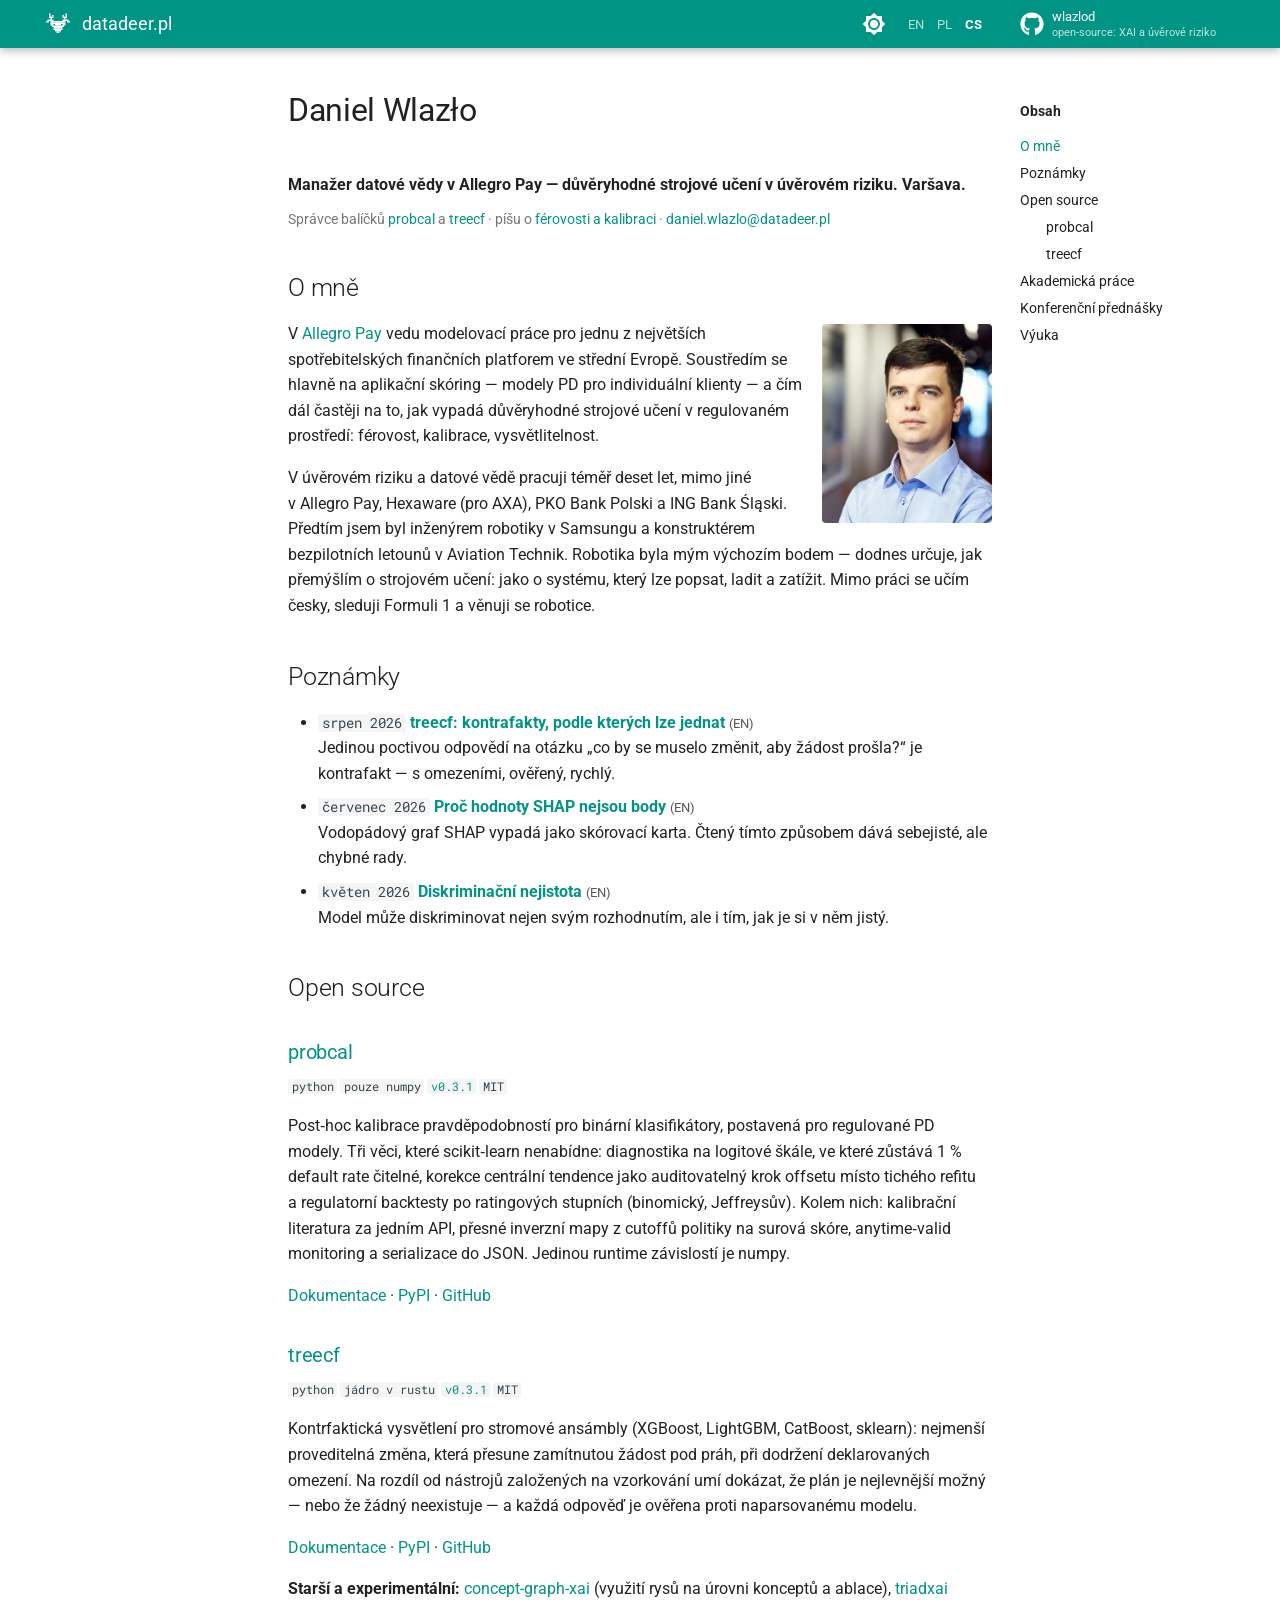
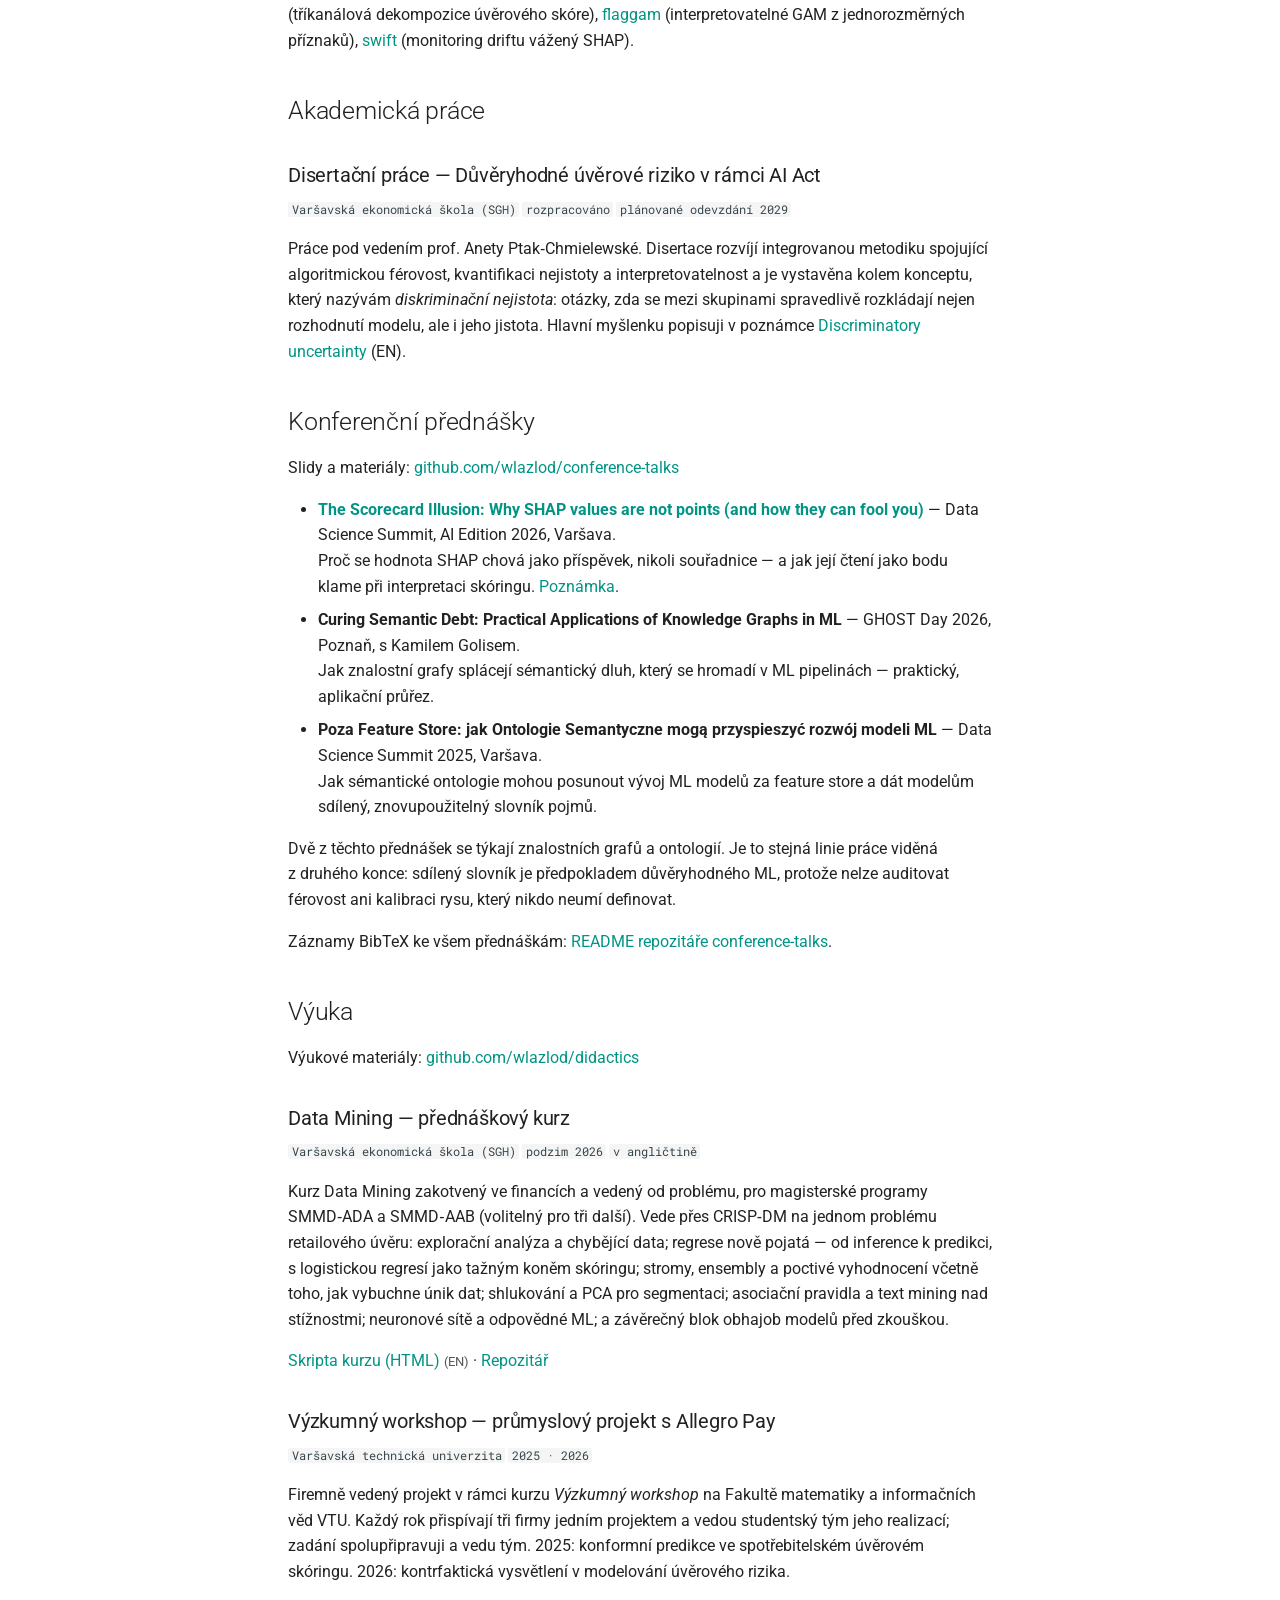
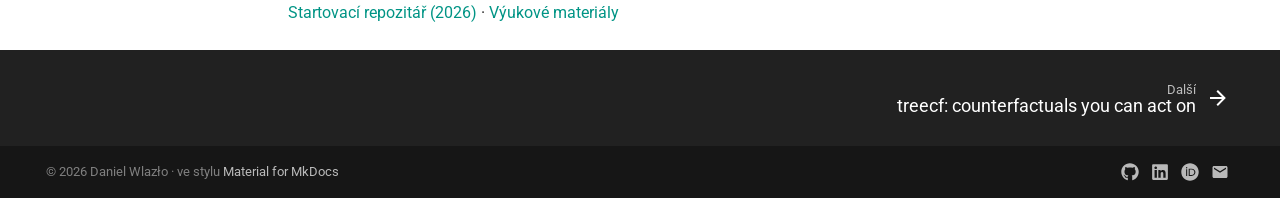
==== cs/index.html @ 84489d7d "feat(content): describe the Data Mining course by its syllabus" ====
<!DOCTYPE html>
<html lang="cs">
<head>
<meta charset="UTF-8">
<meta name="viewport" content="width=device-width, initial-scale=1">
<title>Daniel Wlazło — ML v úvěrovém riziku, kalibrace, XAI</title>
<meta name="description" content="Daniel Wlazło — Manažer datové vědy v Allegro Pay. Důvěryhodné strojové učení v úvěrovém riziku. Varšava.">
<link rel="canonical" href="https://datadeer.pl/cs/">
<link rel="alternate" hreflang="en" href="https://datadeer.pl/">
<link rel="alternate" hreflang="pl" href="https://datadeer.pl/pl/">
<link rel="alternate" hreflang="cs" href="https://datadeer.pl/cs/">
<link rel="alternate" hreflang="x-default" href="https://datadeer.pl/">
<link rel="icon" type="image/svg+xml" href="/assets/favicon.svg">

<link rel="stylesheet" href="/assets/fonts/fonts.css">
<link rel="stylesheet" href="/assets/style.css">

<meta property="og:title" content="Daniel Wlazło">
<meta property="og:description" content="Manažer datové vědy v Allegro Pay. Důvěryhodné strojové učení v úvěrovém riziku.">
<meta property="og:url" content="https://datadeer.pl/cs/">
<meta property="og:type" content="website">
<meta property="og:locale" content="cs_CZ">
<meta property="og:image" content="https://datadeer.pl/assets/img/og-card.png">
<meta property="og:image:width" content="1200">
<meta property="og:image:height" content="630">
<meta name="twitter:card" content="summary_large_image">

<script type="application/ld+json">
{
  "@context": "https://schema.org",
  "@type": "Person",
  "@id": "https://datadeer.pl/#person",
  "name": "Daniel Wlazło",
  "url": "https://datadeer.pl/",
  "email": "mailto:daniel.wlazlo@datadeer.pl",
  "jobTitle": "Data Science Manager",
  "worksFor": {
    "@type": "Organization",
    "name": "Allegro Pay",
    "url": "https://allegro.pl/metody-platnosci/allegro-pay"
  },
  "affiliation": {
    "@type": "CollegeOrUniversity",
    "name": "SGH Warsaw School of Economics",
    "url": "https://www.sgh.waw.pl/"
  },
  "address": {
    "@type": "PostalAddress",
    "addressLocality": "Warsaw",
    "addressCountry": "PL"
  },
  "sameAs": [
    "https://github.com/wlazlod",
    "https://www.linkedin.com/in/danielwlazlorobots/",
    "https://orcid.org/0009-0003-1984-8183"
  ],
  "knowsAbout": [
    "credit risk",
    "machine learning",
    "explainable AI",
    "algorithmic fairness",
    "probability calibration",
    "uncertainty quantification"
  ]
}
</script>
</head>
<body dir="ltr" class="md-page--home" data-md-color-scheme="default">
<script>(function(){var s=null;try{s=localStorage.getItem("datadeer.palette")}catch(e){}if(s!=="slate"&&s!=="default"){s=window.matchMedia&&window.matchMedia("(prefers-color-scheme: dark)").matches?"slate":"default"}document.body.setAttribute("data-md-color-scheme",s)})();</script>

<input class="md-toggle" data-md-toggle="drawer" type="checkbox" id="__drawer" autocomplete="off">
<a href="#article" class="md-skip">Přejít na obsah</a>
<label class="md-overlay" for="__drawer"></label>

<header class="md-header" data-md-component="header">
  <nav class="md-header__inner md-grid" aria-label="Záhlaví">
    <label class="md-header__button md-icon" for="__drawer" aria-label="Otevřít navigaci">
      <svg xmlns="http://www.w3.org/2000/svg" viewBox="0 0 24 24"><path d="M3 6h18v2H3zm0 5h18v2H3zm0 5h18v2H3z"/></svg>
    </label>
    <a href="/cs/" title="Daniel Wlazło" class="md-header__button md-logo" aria-label="datadeer.pl">
      <svg xmlns="http://www.w3.org/2000/svg" viewBox="0 0 16 16"><g fill="currentColor"><rect x="2" y="1" width="1" height="1"/><rect x="13" y="1" width="1" height="1"/><rect x="2" y="2" width="1" height="1"/><rect x="4" y="2" width="1" height="1"/><rect x="11" y="2" width="1" height="1"/><rect x="13" y="2" width="1" height="1"/><rect x="2" y="3" width="3" height="1"/><rect x="11" y="3" width="3" height="1"/><rect x="3" y="4" width="1" height="1"/><rect x="12" y="4" width="1" height="1"/><rect x="1" y="5" width="4" height="1"/><rect x="11" y="5" width="4" height="1"/><rect x="0" y="6" width="2" height="1"/><rect x="3" y="6" width="10" height="1"/><rect x="14" y="6" width="2" height="1"/><rect x="3" y="7" width="10" height="1"/><rect x="3" y="8" width="2" height="1"/><rect x="6" y="8" width="4" height="1"/><rect x="11" y="8" width="2" height="1"/><rect x="4" y="9" width="8" height="1"/><rect x="5" y="10" width="6" height="1"/><rect x="5" y="11" width="6" height="1"/><rect x="6" y="12" width="4" height="1"/><rect x="7" y="13" width="2" height="1"/></g></svg>
    </a>
    <div class="md-header__title"><a href="/cs/">datadeer.pl</a></div>
    <button class="md-header__button md-icon md-header__option" type="button" data-md-component="palette" aria-label="Přepnout barevné schéma" title="Přepnout barevné schéma">
      <svg class="md-icon--sun" xmlns="http://www.w3.org/2000/svg" viewBox="0 0 24 24"><path d="M12 8a4 4 0 0 0-4 4 4 4 0 0 0 4 4 4 4 0 0 0 4-4 4 4 0 0 0-4-4m0 10a6 6 0 0 1-6-6 6 6 0 0 1 6-6 6 6 0 0 1 6 6 6 6 0 0 1-6 6m8-9.31V4h-4.69L12 .69 8.69 4H4v4.69L.69 12 4 15.31V20h4.69L12 23.31 15.31 20H20v-4.69L23.31 12z"/></svg>
      <svg class="md-icon--moon" xmlns="http://www.w3.org/2000/svg" viewBox="0 0 24 24"><path d="M12 18c-.89 0-1.74-.2-2.5-.55C11.56 16.5 13 14.42 13 12s-1.44-4.5-3.5-5.45C10.26 6.2 11.11 6 12 6a6 6 0 0 1 6 6 6 6 0 0 1-6 6m8-9.31V4h-4.69L12 .69 8.69 4H4v4.69L.69 12 4 15.31V20h4.69L12 23.31 15.31 20H20v-4.69L23.31 12z"/></svg>
    </button>
    <nav class="md-header__langs" aria-label="Jazyk">
      <ul>
        <li><a href="/" hreflang="en">EN</a></li>
        <li><a href="/pl/" hreflang="pl">PL</a></li>
        <li><span aria-current="true">CS</span></li>
      </ul>
    </nav>
    <div class="md-header__source">
      <a href="https://github.com/wlazlod" title="Přejít na GitHub" class="md-source" data-md-component="source">
        <div class="md-source__icon md-icon">
          <svg xmlns="http://www.w3.org/2000/svg" viewBox="0 0 496 512"><path d="M165.9 397.4c0 2-2.3 3.6-5.2 3.6-3.3.3-5.6-1.3-5.6-3.6 0-2 2.3-3.6 5.2-3.6 3-.3 5.6 1.3 5.6 3.6zm-31.1-4.5c-.7 2 1.3 4.3 4.3 4.9 2.6 1 5.6 0 6.2-2s-1.3-4.3-4.3-5.2c-2.6-.7-5.5.3-6.2 2.3zm44.2-1.7c-2.9.7-4.9 2.6-4.6 4.9.3 2 2.9 3.3 5.9 2.6 2.9-.7 4.9-2.6 4.6-4.6-.3-1.9-3-3.2-5.9-2.9zM244.8 8C106.1 8 0 113.3 0 252c0 110.9 69.8 205.8 169.5 239.2 12.8 2.3 17.3-5.6 17.3-12.1 0-6.2-.3-40.4-.3-61.4 0 0-70 15-84.7-29.8 0 0-11.4-29.1-27.8-36.6 0 0-22.9-15.7 1.6-15.4 0 0 24.9 2 38.6 25.8 21.9 38.6 58.6 27.5 72.9 20.9 2.3-16 8.8-27.1 16-33.7-55.9-6.2-112.3-14.3-112.3-110.5 0-27.5 7.6-41.3 23.6-58.9-2.6-6.5-11.1-33.3 2.6-67.9 20.9-6.5 69 27 69 27 20-5.6 41.5-8.5 62.8-8.5s42.8 2.9 62.8 8.5c0 0 48.1-33.6 69-27 13.7 34.7 5.2 61.4 2.6 67.9 16 17.7 25.8 31.5 25.8 58.9 0 96.5-58.9 104.2-114.8 110.5 9.2 7.9 17 22.9 17 46.4 0 33.7-.3 75.4-.3 83.6 0 6.5 4.6 14.4 17.3 12.1C428.2 457.8 496 362.9 496 252 496 113.3 383.5 8 244.8 8z"/></svg>
        </div>
        <div class="md-source__repository">
          wlazlod
          <ul class="md-source__facts"><li>open-source: XAI a úvěrové riziko</li></ul>
        </div>
      </a>
    </div>
  </nav>
</header>

<div class="md-container" data-md-component="container">
<main class="md-main" data-md-component="main">
<div class="md-main__inner md-grid">

  <div class="md-sidebar md-sidebar--primary" data-md-component="sidebar" data-md-type="navigation">
    <nav class="md-nav md-nav--primary" aria-label="Navigace">
      <span class="md-nav__title">
        <span class="md-nav__button md-logo"><svg xmlns="http://www.w3.org/2000/svg" viewBox="0 0 16 16"><g fill="currentColor"><rect x="2" y="1" width="1" height="1"/><rect x="13" y="1" width="1" height="1"/><rect x="2" y="2" width="1" height="1"/><rect x="4" y="2" width="1" height="1"/><rect x="11" y="2" width="1" height="1"/><rect x="13" y="2" width="1" height="1"/><rect x="2" y="3" width="3" height="1"/><rect x="11" y="3" width="3" height="1"/><rect x="3" y="4" width="1" height="1"/><rect x="12" y="4" width="1" height="1"/><rect x="1" y="5" width="4" height="1"/><rect x="11" y="5" width="4" height="1"/><rect x="0" y="6" width="2" height="1"/><rect x="3" y="6" width="10" height="1"/><rect x="14" y="6" width="2" height="1"/><rect x="3" y="7" width="10" height="1"/><rect x="3" y="8" width="2" height="1"/><rect x="6" y="8" width="4" height="1"/><rect x="11" y="8" width="2" height="1"/><rect x="4" y="9" width="8" height="1"/><rect x="5" y="10" width="6" height="1"/><rect x="5" y="11" width="6" height="1"/><rect x="6" y="12" width="4" height="1"/><rect x="7" y="13" width="2" height="1"/></g></svg></span>
        datadeer.pl
      </span>
      <ul class="md-nav__list">
        <li class="md-nav__item"><a href="/cs/" class="md-nav__link md-nav__link--active">Úvod</a></li>
        <li class="md-nav__item md-nav__item--section">
          <span class="md-nav__label">Poznámky</span>
          <ul class="md-nav__list">
            <li class="md-nav__item"><a href="/notes/treecf.html" class="md-nav__link">treecf: counterfactuals you can act on <small>(EN)</small></a></li>
            <li class="md-nav__item"><a href="/notes/shap-values-are-not-points.html" class="md-nav__link">Why SHAP values are not points <small>(EN)</small></a></li>
            <li class="md-nav__item"><a href="/notes/discriminatory-uncertainty.html" class="md-nav__link">Discriminatory uncertainty <small>(EN)</small></a></li>
          </ul>
        </li>
        <li class="md-nav__item md-nav__item--section">
          <span class="md-nav__label">Výuka</span>
          <ul class="md-nav__list">
            <li class="md-nav__item"><a href="/didactics/data-mining.html" class="md-nav__link">Data Mining (SGH) <small>(EN)</small></a></li>
          </ul>
        </li>
      </ul>
    </nav>
  </div>

  <div class="md-sidebar md-sidebar--secondary" data-md-component="sidebar" data-md-type="toc">
    <nav class="md-nav md-nav--secondary" aria-label="Obsah">
      <span class="md-nav__title">Obsah</span>
      <ul class="md-nav__list">
        <li class="md-nav__item"><a href="#about" class="md-nav__link">O mně</a></li>
        <li class="md-nav__item"><a href="#notes" class="md-nav__link">Poznámky</a></li>
        <li class="md-nav__item"><a href="#open-source" class="md-nav__link">Open source</a>
          <ul class="md-nav__list">
            <li class="md-nav__item"><a href="#probcal" class="md-nav__link">probcal</a></li>
            <li class="md-nav__item"><a href="#treecf" class="md-nav__link">treecf</a></li>
          </ul>
        </li>
        <li class="md-nav__item"><a href="#academic" class="md-nav__link">Akademická práce</a></li>
        <li class="md-nav__item"><a href="#talks" class="md-nav__link">Konferenční přednášky</a></li>
        <li class="md-nav__item"><a href="#didactics" class="md-nav__link">Výuka</a></li>
      </ul>
    </nav>
  </div>

  <article id="article" class="md-content md-typeset" data-md-component="content">
    <div class="md-content__inner">

      <h1 id="daniel-wlazlo">Daniel Wlazło<a class="headerlink" href="#daniel-wlazlo" title="Trvalý odkaz">&para;</a></h1>

      <p><strong>Manažer datové vědy v Allegro Pay &mdash; důvěryhodné strojové učení v úvěrovém riziku. Varšava.</strong></p>
      <p class="strapline-meta">Správce balíčků <a href="#probcal">probcal</a> a&nbsp;<a href="#treecf">treecf</a> &middot; píšu o&nbsp;<a href="#notes">férovosti a&nbsp;kalibraci</a> &middot; <a href="mailto:daniel.wlazlo@datadeer.pl">daniel.wlazlo@datadeer.pl</a></p>

      <h2 id="about">O&nbsp;mně<a class="headerlink" href="#about" title="Trvalý odkaz">&para;</a></h2>

      <img class="headshot" src="/assets/img/headshot.webp" alt="Daniel Wlazło" width="400" height="468" fetchpriority="high" decoding="async">

      <p>V&nbsp;<a href="https://allegro.pl/metody-platnosci/allegro-pay">Allegro&nbsp;Pay</a> vedu modelovací práce pro jednu z&nbsp;největších spotřebitelských finančních platforem ve&nbsp;střední Evropě. Soustředím se hlavně na aplikační skóring &mdash; modely PD pro individuální klienty &mdash; a&nbsp;čím dál častěji na to, jak vypadá důvěryhodné strojové učení v&nbsp;regulovaném prostředí: férovost, kalibrace, vysvětlitelnost.</p>

      <p>V&nbsp;úvěrovém riziku a&nbsp;datové vědě pracuji téměř deset let, mimo jiné v&nbsp;Allegro&nbsp;Pay, Hexaware (pro AXA), PKO Bank Polski a&nbsp;ING&nbsp;Bank&nbsp;Śląski. Předtím jsem byl inženýrem robotiky v&nbsp;Samsungu a&nbsp;konstruktérem bezpilotních letounů v&nbsp;Aviation&nbsp;Technik. Robotika byla mým výchozím bodem &mdash; dodnes určuje, jak přemýšlím o&nbsp;strojovém učení: jako o&nbsp;systému, který lze popsat, ladit a&nbsp;zatížit. Mimo práci se učím česky, sleduji Formuli&nbsp;1 a&nbsp;věnuji se robotice.</p>


      <h2 id="notes">Poznámky<a class="headerlink" href="#notes" title="Trvalý odkaz">&para;</a></h2>

      <ul>
        <li><code>srpen 2026</code> <a href="/notes/treecf.html" hreflang="en"><strong>treecf: kontrafakty, podle kterých lze jednat</strong></a> <small>(EN)</small><br>Jedinou poctivou odpovědí na otázku &bdquo;co by se muselo změnit, aby žádost prošla?&ldquo; je kontrafakt &mdash; s&nbsp;omezeními, ověřený, rychlý.</li>
        <li><code>červenec 2026</code> <a href="/notes/shap-values-are-not-points.html" hreflang="en"><strong>Proč hodnoty SHAP nejsou body</strong></a> <small>(EN)</small><br>Vodopádový graf SHAP vypadá jako skórovací karta. Čtený tímto způsobem dává sebejisté, ale chybné rady.</li>
        <li><code>květen 2026</code> <a href="/notes/discriminatory-uncertainty.html" hreflang="en"><strong>Diskriminační nejistota</strong></a> <small>(EN)</small><br>Model může diskriminovat nejen svým rozhodnutím, ale i&nbsp;tím, jak je si v&nbsp;něm jistý.</li>
      </ul>

      <h2 id="open-source">Open source<a class="headerlink" href="#open-source" title="Trvalý odkaz">&para;</a></h2>

      <h3 id="probcal"><a href="https://github.com/wlazlod/probcal">probcal</a><a class="headerlink" href="#probcal" title="Trvalý odkaz">&para;</a></h3>
      <p class="doc-meta"><code>python</code> <code>pouze numpy</code> <a href="https://pypi.org/project/probcal/"><code>v0.3.1</code></a> <code>MIT</code></p>
      <p>Post&#8209;hoc kalibrace pravděpodobností pro binární klasifikátory, postavená pro regulované PD modely. Tři věci, které scikit&#8209;learn nenabídne: diagnostika na logitové škále, ve které zůstává 1&nbsp;% default rate čitelné, korekce centrální tendence jako auditovatelný krok offsetu místo tichého refitu a&nbsp;regulatorní backtesty po ratingových stupních (binomický, Jeffreysův). Kolem nich: kalibrační literatura za jedním API, přesné inverzní mapy z&nbsp;cutoffů politiky na surová skóre, anytime&#8209;valid monitoring a&nbsp;serializace do JSON. Jedinou runtime závislostí je numpy.</p>
      <p><a href="https://wlazlod.github.io/probcal/">Dokumentace</a> &middot; <a href="https://pypi.org/project/probcal/">PyPI</a> &middot; <a href="https://github.com/wlazlod/probcal">GitHub</a></p>

      <h3 id="treecf"><a href="https://github.com/wlazlod/treecf">treecf</a><a class="headerlink" href="#treecf" title="Trvalý odkaz">&para;</a></h3>
      <p class="doc-meta"><code>python</code> <code>jádro v rustu</code> <a href="https://pypi.org/project/treecf/"><code>v0.3.1</code></a> <code>MIT</code></p>
      <p>Kontrfaktická vysvětlení pro stromové ansámbly (XGBoost, LightGBM, CatBoost, sklearn): nejmenší proveditelná změna, která přesune zamítnutou žádost pod práh, při dodržení deklarovaných omezení. Na rozdíl od nástrojů založených na vzorkování umí dokázat, že plán je nejlevnější možný &mdash; nebo že žádný neexistuje &mdash; a&nbsp;každá odpověď je ověřena proti naparsovanému modelu.</p>
      <p><a href="https://wlazlod.github.io/treecf/">Dokumentace</a> &middot; <a href="https://pypi.org/project/treecf/">PyPI</a> &middot; <a href="https://github.com/wlazlod/treecf">GitHub</a></p>

      <p><strong>Starší a&nbsp;experimentální:</strong> <a href="https://wlazlod.github.io/concept-graph-xai/">concept-graph-xai</a> (využití rysů na úrovni konceptů a&nbsp;ablace), <a href="https://wlazlod.github.io/triadxai/">triadxai</a> (tříkanálová dekompozice úvěrového skóre), <a href="https://wlazlod.github.io/flaggam/">flaggam</a> (interpretovatelné GAM z&nbsp;jednorozměrných příznaků), <a href="https://wlazlod.github.io/swift/">swift</a> (monitoring driftu vážený SHAP).</p>

      <h2 id="academic">Akademická práce<a class="headerlink" href="#academic" title="Trvalý odkaz">&para;</a></h2>

      <h3 id="thesis">Disertační práce &mdash; Důvěryhodné úvěrové riziko v&nbsp;rámci AI&nbsp;Act<a class="headerlink" href="#thesis" title="Trvalý odkaz">&para;</a></h3>
      <p class="doc-meta"><code>Varšavská ekonomická škola (SGH)</code> <code>rozpracováno</code> <code>plánované odevzdání 2029</code></p>
      <p>Práce pod vedením prof.&nbsp;Anety&nbsp;Ptak&#8209;Chmielewské. Disertace rozvíjí integrovanou metodiku spojující algoritmickou férovost, kvantifikaci nejistoty a&nbsp;interpretovatelnost a&nbsp;je vystavěna kolem konceptu, který nazývám <em>diskriminační nejistota</em>: otázky, zda se mezi skupinami spravedlivě rozkládají nejen rozhodnutí modelu, ale i&nbsp;jeho jistota. Hlavní myšlenku popisuji v&nbsp;poznámce <a href="/notes/discriminatory-uncertainty.html" hreflang="en">Discriminatory uncertainty</a> (EN).</p>

      <h2 id="talks">Konferenční přednášky<a class="headerlink" href="#talks" title="Trvalý odkaz">&para;</a></h2>

      <p>Slidy a&nbsp;materiály: <a href="https://github.com/wlazlod/conference-talks">github.com/wlazlod/conference-talks</a></p>

      <ul>
        <li><a href="https://github.com/wlazlod/conference-talks/blob/main/2026-06-18-DSS-AI/the-scorecard-illusion.pdf"><strong>The Scorecard Illusion: Why SHAP values are not points (and how they can fool you)</strong></a> &mdash; Data Science Summit, AI&nbsp;Edition 2026, Varšava.<br>Proč se hodnota SHAP chová jako příspěvek, nikoli souřadnice &mdash; a&nbsp;jak její čtení jako bodu klame při interpretaci skóringu. <a href="/notes/shap-values-are-not-points.html">Poznámka</a>.
        </li>
        <li><strong>Curing Semantic Debt: Practical Applications of Knowledge Graphs in ML</strong> &mdash; GHOST&nbsp;Day 2026, Poznaň, s&nbsp;Kamilem&nbsp;Golisem.<br>Jak znalostní grafy splácejí sémantický dluh, který se hromadí v&nbsp;ML pipelinách &mdash; praktický, aplikační průřez.
        </li>
        <li><strong>Poza Feature Store: jak Ontologie Semantyczne mogą przyspieszyć rozwój modeli ML</strong> &mdash; Data Science Summit 2025, Varšava.<br>Jak sémantické ontologie mohou posunout vývoj ML modelů za feature store a&nbsp;dát modelům sdílený, znovupoužitelný slovník pojmů.
        </li>
      </ul>

      <p>Dvě z&nbsp;těchto přednášek se týkají znalostních grafů a&nbsp;ontologií. Je to stejná linie práce viděná z&nbsp;druhého konce: sdílený slovník je předpokladem důvěryhodného ML, protože nelze auditovat férovost ani kalibraci rysu, který nikdo neumí definovat.</p>

      <p>Záznamy BibTeX ke všem přednáškám: <a href="https://github.com/wlazlod/conference-talks#readme">README repozitáře conference-talks</a>.</p>

      <h2 id="didactics">Výuka<a class="headerlink" href="#didactics" title="Trvalý odkaz">&para;</a></h2>

      <p>Výukové materiály: <a href="https://github.com/wlazlod/didactics">github.com/wlazlod/didactics</a></p>

      <h3 id="data-mining-sgh">Data Mining &mdash; přednáškový kurz<a class="headerlink" href="#data-mining-sgh" title="Trvalý odkaz">&para;</a></h3>
      <p class="doc-meta"><code>Varšavská ekonomická škola (SGH)</code> <code>podzim 2026</code> <code>v angličtině</code></p>
      <p>Kurz Data Mining zakotvený ve&nbsp;financích a&nbsp;vedený od problému, pro magisterské programy SMMD&#8209;ADA a&nbsp;SMMD&#8209;AAB (volitelný pro tři další). Vede přes CRISP&#8209;DM na jednom problému retailového úvěru: explorační analýza a&nbsp;chybějící data; regrese nově pojatá &mdash; od inference k&nbsp;predikci, s&nbsp;logistickou regresí jako tažným koněm skóringu; stromy, ensembly a&nbsp;poctivé vyhodnocení včetně toho, jak vybuchne únik dat; shlukování a&nbsp;PCA pro segmentaci; asociační pravidla a&nbsp;text mining nad stížnostmi; neuronové sítě a&nbsp;odpovědné ML; a&nbsp;závěrečný blok obhajob modelů před zkouškou.</p>
      <p><a href="/didactics/data-mining.html" hreflang="en">Skripta kurzu (HTML)</a> <small>(EN)</small> &middot; <a href="https://github.com/wlazlod/didactics">Repozitář</a></p>

      <h3 id="research-workshop">Výzkumný workshop &mdash; průmyslový projekt s&nbsp;Allegro Pay<a class="headerlink" href="#research-workshop" title="Trvalý odkaz">&para;</a></h3>
      <p class="doc-meta"><code>Varšavská technická univerzita</code> <code>2025 &middot; 2026</code></p>
      <p>Firemně vedený projekt v&nbsp;rámci kurzu <em>Výzkumný workshop</em> na Fakultě matematiky a&nbsp;informačních věd VTU. Každý rok přispívají tři firmy jedním projektem a&nbsp;vedou studentský tým jeho realizací; zadání spolupřipravuji a&nbsp;vedu tým. 2025: konformní predikce ve&nbsp;spotřebitelském úvěrovém skóringu. 2026: kontrfaktická vysvětlení v&nbsp;modelování úvěrového rizika.</p>
      <p><a href="https://github.com/wlazlod/wut-counterfactual-explanations">Startovací repozitář (2026)</a> &middot; <a href="https://github.com/wlazlod/didactics">Výukové materiály</a></p>

    </div>
  </article>

</div>
</main>

<footer class="md-footer">
  <nav class="md-footer__inner md-grid" aria-label="Patička">
    <a href="/notes/treecf.html" class="md-footer__link md-footer__link--next" aria-label="Další: treecf: counterfactuals you can act on">
      <div class="md-footer__title">
        <span class="md-footer__direction">Další</span>
        treecf: counterfactuals you can act on
      </div>
      <svg xmlns="http://www.w3.org/2000/svg" viewBox="0 0 24 24"><path d="M4 11v2h12l-5.5 5.5 1.42 1.42L19.84 12l-7.92-7.92L10.5 5.5 16 11z"/></svg>
    </a>
  </nav>
  <div class="md-footer-meta">
    <div class="md-footer-meta__inner md-grid">
      <div class="md-copyright">&copy; 2026 Daniel Wlazło &middot; ve stylu <a href="https://squidfunk.github.io/mkdocs-material/">Material for MkDocs</a></div>
      <div class="md-footer-social">
        <a href="https://github.com/wlazlod" title="GitHub" aria-label="GitHub"><svg xmlns="http://www.w3.org/2000/svg" viewBox="0 0 496 512"><path d="M165.9 397.4c0 2-2.3 3.6-5.2 3.6-3.3.3-5.6-1.3-5.6-3.6 0-2 2.3-3.6 5.2-3.6 3-.3 5.6 1.3 5.6 3.6zm-31.1-4.5c-.7 2 1.3 4.3 4.3 4.9 2.6 1 5.6 0 6.2-2s-1.3-4.3-4.3-5.2c-2.6-.7-5.5.3-6.2 2.3zm44.2-1.7c-2.9.7-4.9 2.6-4.6 4.9.3 2 2.9 3.3 5.9 2.6 2.9-.7 4.9-2.6 4.6-4.6-.3-1.9-3-3.2-5.9-2.9zM244.8 8C106.1 8 0 113.3 0 252c0 110.9 69.8 205.8 169.5 239.2 12.8 2.3 17.3-5.6 17.3-12.1 0-6.2-.3-40.4-.3-61.4 0 0-70 15-84.7-29.8 0 0-11.4-29.1-27.8-36.6 0 0-22.9-15.7 1.6-15.4 0 0 24.9 2 38.6 25.8 21.9 38.6 58.6 27.5 72.9 20.9 2.3-16 8.8-27.1 16-33.7-55.9-6.2-112.3-14.3-112.3-110.5 0-27.5 7.6-41.3 23.6-58.9-2.6-6.5-11.1-33.3 2.6-67.9 20.9-6.5 69 27 69 27 20-5.6 41.5-8.5 62.8-8.5s42.8 2.9 62.8 8.5c0 0 48.1-33.6 69-27 13.7 34.7 5.2 61.4 2.6 67.9 16 17.7 25.8 31.5 25.8 58.9 0 96.5-58.9 104.2-114.8 110.5 9.2 7.9 17 22.9 17 46.4 0 33.7-.3 75.4-.3 83.6 0 6.5 4.6 14.4 17.3 12.1C428.2 457.8 496 362.9 496 252 496 113.3 383.5 8 244.8 8z"/></svg></a>
        <a href="https://www.linkedin.com/in/danielwlazlorobots/" title="LinkedIn" aria-label="LinkedIn"><svg xmlns="http://www.w3.org/2000/svg" viewBox="0 0 448 512"><path d="M416 32H31.9C14.3 32 0 46.5 0 64.3v383.4C0 465.5 14.3 480 31.9 480H416c17.6 0 32-14.5 32-32.3V64.3c0-17.8-14.4-32.3-32-32.3zM135.4 416H69V202.2h66.5V416zm-33.2-243c-21.3 0-38.5-17.3-38.5-38.5S80.9 96 102.2 96c21.2 0 38.5 17.3 38.5 38.5 0 21.3-17.2 38.5-38.5 38.5zm282.1 243h-66.4V312c0-24.8-.5-56.7-34.5-56.7-34.6 0-39.9 27-39.9 54.9V416h-66.4V202.2h63.7v29.2h.9c8.9-16.8 30.6-34.5 62.9-34.5 67.2 0 79.7 44.3 79.7 101.9V416z"/></svg></a>
        <a href="https://orcid.org/0009-0003-1984-8183" title="ORCID" aria-label="ORCID"><svg xmlns="http://www.w3.org/2000/svg" viewBox="0 0 512 512"><path d="M294.75 188.19h-45.92V342h47.47c67.62 0 83.12-51.34 83.12-76.91 0-41.64-26.54-76.9-84.67-76.9zM256 8C119 8 8 119 8 256s111 248 248 248 248-111 248-248S393 8 256 8zM175.9 371.8h-29.8V180.2h29.8zm-14.9-217.6a19.6 19.6 0 1 1 19.6-19.6 19.64 19.64 0 0 1-19.6 19.6zM300 369h-81V161.26h80.6c76.73 0 110.44 54.83 110.44 103.85C410 318.39 368.38 369 300 369z"/></svg></a>
        <a href="mailto:daniel.wlazlo@datadeer.pl" title="E-mail" aria-label="E-mail"><svg xmlns="http://www.w3.org/2000/svg" viewBox="0 0 24 24"><path d="M20 4H4c-1.1 0-2 .9-2 2v12c0 1.1.9 2 2 2h16c1.1 0 2-.9 2-2V6c0-1.1-.9-2-2-2m0 4-8 5-8-5V6l8 5 8-5z"/></svg></a>
      </div>
    </div>
  </div>
</footer>
</div>

<script src="/assets/app.js"></script>
</body>
</html>
---- assets/fonts/fonts.css ----
/* Self-hosted Roboto + Roboto Mono, variable weight, latin + latin-ext; fetched from Google Fonts on 2026-09-06 */

@font-face {
  font-family: 'Roboto';
  font-style: italic;
  font-weight: 100 900;
  font-display: swap;
  src: url(/assets/fonts/roboto-italic-latin-ext.woff2) format('woff2');
  unicode-range: U+0100-02BA, U+02BD-02C5, U+02C7-02CC, U+02CE-02D7, U+02DD-02FF, U+0304, U+0308, U+0329, U+1D00-1DBF, U+1E00-1E9F, U+1EF2-1EFF, U+2020, U+20A0-20AB, U+20AD-20C0, U+2113, U+2C60-2C7F, U+A720-A7FF;
}
@font-face {
  font-family: 'Roboto';
  font-style: italic;
  font-weight: 100 900;
  font-display: swap;
  src: url(/assets/fonts/roboto-italic-latin.woff2) format('woff2');
  unicode-range: U+0000-00FF, U+0131, U+0152-0153, U+02BB-02BC, U+02C6, U+02DA, U+02DC, U+0304, U+0308, U+0329, U+2000-206F, U+20AC, U+2122, U+2191, U+2193, U+2212, U+2215, U+FEFF, U+FFFD;
}
@font-face {
  font-family: 'Roboto';
  font-style: normal;
  font-weight: 100 900;
  font-display: swap;
  src: url(/assets/fonts/roboto-latin-ext.woff2) format('woff2');
  unicode-range: U+0100-02BA, U+02BD-02C5, U+02C7-02CC, U+02CE-02D7, U+02DD-02FF, U+0304, U+0308, U+0329, U+1D00-1DBF, U+1E00-1E9F, U+1EF2-1EFF, U+2020, U+20A0-20AB, U+20AD-20C0, U+2113, U+2C60-2C7F, U+A720-A7FF;
}
@font-face {
  font-family: 'Roboto';
  font-style: normal;
  font-weight: 100 900;
  font-display: swap;
  src: url(/assets/fonts/roboto-latin.woff2) format('woff2');
  unicode-range: U+0000-00FF, U+0131, U+0152-0153, U+02BB-02BC, U+02C6, U+02DA, U+02DC, U+0304, U+0308, U+0329, U+2000-206F, U+20AC, U+2122, U+2191, U+2193, U+2212, U+2215, U+FEFF, U+FFFD;
}
@font-face {
  font-family: 'Roboto Mono';
  font-style: italic;
  font-weight: 100 700;
  font-display: swap;
  src: url(/assets/fonts/roboto-mono-italic-latin-ext.woff2) format('woff2');
  unicode-range: U+0100-02BA, U+02BD-02C5, U+02C7-02CC, U+02CE-02D7, U+02DD-02FF, U+0304, U+0308, U+0329, U+1D00-1DBF, U+1E00-1E9F, U+1EF2-1EFF, U+2020, U+20A0-20AB, U+20AD-20C0, U+2113, U+2C60-2C7F, U+A720-A7FF;
}
@font-face {
  font-family: 'Roboto Mono';
  font-style: italic;
  font-weight: 100 700;
  font-display: swap;
  src: url(/assets/fonts/roboto-mono-italic-latin.woff2) format('woff2');
  unicode-range: U+0000-00FF, U+0131, U+0152-0153, U+02BB-02BC, U+02C6, U+02DA, U+02DC, U+0304, U+0308, U+0329, U+2000-206F, U+20AC, U+2122, U+2191, U+2193, U+2212, U+2215, U+FEFF, U+FFFD;
}
@font-face {
  font-family: 'Roboto Mono';
  font-style: normal;
  font-weight: 100 700;
  font-display: swap;
  src: url(/assets/fonts/roboto-mono-latin-ext.woff2) format('woff2');
  unicode-range: U+0100-02BA, U+02BD-02C5, U+02C7-02CC, U+02CE-02D7, U+02DD-02FF, U+0304, U+0308, U+0329, U+1D00-1DBF, U+1E00-1E9F, U+1EF2-1EFF, U+2020, U+20A0-20AB, U+20AD-20C0, U+2113, U+2C60-2C7F, U+A720-A7FF;
}
@font-face {
  font-family: 'Roboto Mono';
  font-style: normal;
  font-weight: 100 700;
  font-display: swap;
  src: url(/assets/fonts/roboto-mono-latin.woff2) format('woff2');
  unicode-range: U+0000-00FF, U+0131, U+0152-0153, U+02BB-02BC, U+02C6, U+02DA, U+02DC, U+0304, U+0308, U+0329, U+2000-206F, U+20AC, U+2122, U+2191, U+2193, U+2212, U+2215, U+FEFF, U+FFFD;
}
---- assets/style.css ----
/* ============================================================
   datadeer.pl — styled after Material for MkDocs
   (the theme used by the treecf / flaggam docs)
   Hand-written CSS; no MkDocs build behind it.
   ============================================================ */

/* ----- Design tokens — "default" (light) scheme ----- */
:root {
  --md-hue: 225;

  --md-default-fg-color:          rgba(0, 0, 0, 0.87);
  --md-default-fg-color--light:   rgba(0, 0, 0, 0.54);
  --md-default-fg-color--lighter: rgba(0, 0, 0, 0.32);
  --md-default-fg-color--lightest: rgba(0, 0, 0, 0.07);
  --md-default-bg-color: #fff;

  --md-primary-fg-color:        #009485; /* teal — as on treecf docs */
  --md-primary-fg-color--light: #26a699;
  --md-primary-fg-color--dark:  #007a6c;
  --md-primary-bg-color:        #fff;
  --md-primary-bg-color--light: rgba(255, 255, 255, 0.7);

  --md-accent-fg-color: #526cfe; /* indigo accent */

  --md-typeset-a-color: #009485;

  --md-code-fg-color: #36464e;
  --md-code-bg-color: #f5f5f5;
  --md-code-hl-number-color:   #d52a2a;
  --md-code-hl-special-color:  #db1457;
  --md-code-hl-function-color: #a846b9;
  --md-code-hl-constant-color: #6e59d9;
  --md-code-hl-keyword-color:  #3f6ec6;
  --md-code-hl-string-color:   #1c7d4d;
  --md-code-hl-name-color:     var(--md-code-fg-color);
  --md-code-hl-operator-color: var(--md-default-fg-color--light);
  --md-code-hl-comment-color:  var(--md-default-fg-color--light);

  --md-typeset-table-color: rgba(0, 0, 0, 0.12);
  --md-typeset-table-color--light: rgba(0, 0, 0, 0.035);

  --md-admonition-bg-color: var(--md-default-bg-color);
  --md-footer-bg-color: rgba(0, 0, 0, 0.87);
  --md-footer-bg-color--dark: rgba(0, 0, 0, 0.32);
  --md-footer-fg-color: #fff;
  --md-footer-fg-color--light: rgba(255, 255, 255, 0.7);
  --md-footer-fg-color--lighter: rgba(255, 255, 255, 0.45);

  --md-shadow-z1: 0 0.2rem 0.5rem rgba(0, 0, 0, 0.05), 0 0 0.05rem rgba(0, 0, 0, 0.1);
  --md-shadow-z2: 0 0.2rem 0.5rem rgba(0, 0, 0, 0.25), 0 0 0.05rem rgba(0, 0, 0, 0.25);

  --md-text-font: "Roboto", -apple-system, "Segoe UI", Helvetica, Arial, sans-serif;
  --md-code-font: "Roboto Mono", "SF Mono", "Cascadia Mono", ui-monospace, monospace;

  color-scheme: light;
}

/* ----- "slate" (dark) scheme — values from mkdocs-material ----- */
[data-md-color-scheme="slate"] {
  --md-hue: 232;
  --md-default-fg-color:          hsla(var(--md-hue), 15%, 90%, 0.82);
  --md-default-fg-color--light:   hsla(var(--md-hue), 15%, 90%, 0.56);
  --md-default-fg-color--lighter: hsla(var(--md-hue), 15%, 90%, 0.32);
  --md-default-fg-color--lightest: hsla(var(--md-hue), 15%, 90%, 0.12);
  --md-default-bg-color: hsla(var(--md-hue), 15%, 14%, 1);

  --md-typeset-a-color: #00ccb8;

  --md-code-fg-color: hsla(var(--md-hue), 18%, 86%, 0.82);
  --md-code-bg-color: hsla(var(--md-hue), 15%, 18%, 1);
  --md-code-hl-number-color:   #e6695b;
  --md-code-hl-special-color:  #f06090;
  --md-code-hl-function-color: #c973d9;
  --md-code-hl-constant-color: #9383e2;
  --md-code-hl-keyword-color:  #6791e0;
  --md-code-hl-string-color:   #2fb170;
  --md-code-hl-name-color:     var(--md-code-fg-color);
  --md-code-hl-operator-color: var(--md-default-fg-color--light);
  --md-code-hl-comment-color:  var(--md-default-fg-color--light);

  --md-admonition-bg-color: var(--md-default-bg-color);

  --md-typeset-table-color: hsla(var(--md-hue), 15%, 95%, 0.12);
  --md-typeset-table-color--light: hsla(var(--md-hue), 15%, 95%, 0.035);

  --md-footer-bg-color: hsla(var(--md-hue), 15%, 10%, 0.87);
  --md-footer-bg-color--dark: hsla(var(--md-hue), 15%, 8%, 1);

  --md-shadow-z1: 0 0.2rem 0.5rem rgba(0, 0, 0, 0.05), 0 0 0.05rem rgba(0, 0, 0, 0.1);
  --md-shadow-z2: 0 0.2rem 0.5rem rgba(0, 0, 0, 0.25), 0 0 0.05rem rgba(0, 0, 0, 0.25);

  color-scheme: dark;
}

/* ----- Reset & foundation ----- */
*, *::before, *::after { box-sizing: border-box; }
body, h1, h2, h3, p, ul, ol, figure { margin: 0; padding: 0; }

html {
  font-size: 125%;               /* Material's 20px rem base */
  height: 100%;
  overflow-x: hidden;
  -webkit-text-size-adjust: 100%;
  scroll-padding-top: 3rem;
  scroll-behavior: smooth;
}

body {
  font-family: var(--md-text-font);
  font-size: 0.5rem;
  background-color: var(--md-default-bg-color);
  color: var(--md-default-fg-color);
  min-height: 100%;
  display: flex;
  flex-direction: column;
}

@media (prefers-reduced-motion: reduce) {
  html { scroll-behavior: auto; }
}

/* Hidden checkbox driving the mobile drawer */
.md-toggle {
  display: none;
}

/* Skip link */
.md-skip {
  position: fixed;
  z-index: 10;
  margin: 0.5rem;
  padding: 0.3rem 0.5rem;
  background-color: var(--md-default-fg-color);
  color: var(--md-default-bg-color);
  font-size: 0.64rem;
  border-radius: 0.1rem;
  transform: translateY(0.4rem);
  opacity: 0;
  pointer-events: none;
}
.md-skip:focus {
  opacity: 1;
  pointer-events: auto;
  transform: translateY(0);
}

/* ----- Grid ----- */
.md-grid {
  max-width: 61rem;
  margin-left: auto;
  margin-right: auto;
}

/* ============================================================
   Header (app bar)
   ============================================================ */
.md-header {
  position: sticky;
  top: 0;
  z-index: 4;
  background-color: var(--md-primary-fg-color);
  color: var(--md-primary-bg-color);
  box-shadow: 0 0 0.2rem rgba(0, 0, 0, 0.1), 0 0.2rem 0.4rem rgba(0, 0, 0, 0.2);
}

.md-header__inner {
  display: flex;
  align-items: center;
  padding: 0 0.2rem;
}

.md-header__button {
  display: inline-flex;
  align-items: center;
  justify-content: center;
  position: relative;
  margin: 0.2rem;
  padding: 0.4rem;
  color: currentColor;
  background: none;
  border: none;
  outline-color: var(--md-accent-fg-color);
  cursor: pointer;
  transition: opacity 0.25s;
}
.md-header__button:hover { opacity: 0.7; }
.md-header__button svg {
  display: block;
  width: 1.2rem;
  height: 1.2rem;
  fill: currentColor;
}
.md-header__button.md-logo {
  margin: 0.2rem 0.2rem 0.2rem 0.4rem;
  padding: 0.4rem 0.2rem;
}
.md-header__button.md-logo svg { width: 1.2rem; height: 1.2rem; }

.md-header__title {
  flex-grow: 1;
  height: 2.4rem;
  margin-left: 0.2rem;
  font-size: 0.9rem;
  line-height: 2.4rem;
  white-space: nowrap;
  overflow: hidden;
  text-overflow: ellipsis;
}
.md-header__title a {
  color: inherit;
  text-decoration: none;
}

/* Language switcher, header links */
.md-header__langs {
  margin: 0 0.2rem;
  font-size: 0.65rem;
}
.md-header__langs ul {
  display: flex;
  align-items: center;
  gap: 0.05rem;
  margin: 0;
  padding: 0;
  list-style: none;
}
.md-header__langs a,
.md-header__langs span {
  padding: 0.2rem 0.3rem;
  color: var(--md-primary-bg-color--light);
  text-decoration: none;
  border-radius: 0.1rem;
}
.md-header__langs a:hover { color: var(--md-primary-bg-color); }
.md-header__langs [aria-current] {
  color: var(--md-primary-bg-color);
  font-weight: 700;
}

/* Palette (light/dark) toggle */
.md-header__option .md-icon--sun { display: block; }
.md-header__option .md-icon--moon { display: none; }
[data-md-color-scheme="slate"] .md-header__option .md-icon--sun { display: none; }
[data-md-color-scheme="slate"] .md-header__option .md-icon--moon { display: block; }

/* Source repository widget */
.md-header__source {
  width: 11.7rem;
  margin-left: 1rem;
}
.md-source {
  display: flex;
  align-items: center;
  color: currentColor;
  text-decoration: none;
  font-size: 0.65rem;
  line-height: 1.2;
  white-space: nowrap;
  transition: opacity 0.25s;
}
.md-source:hover { opacity: 0.7; }
.md-source__icon {
  display: inline-flex;
  align-items: center;
  justify-content: center;
  width: 2rem;
  height: 2.4rem;
}
.md-source__icon svg {
  width: 1.2rem;
  height: 1.2rem;
  fill: currentColor;
}
.md-source__repository {
  display: inline-block;
  max-width: calc(100% - 2.4rem);
  overflow: hidden;
  text-overflow: ellipsis;
  vertical-align: middle;
}
.md-source__facts {
  display: block;
  margin-top: 0.1rem;
  font-size: 0.55rem;
  opacity: 0.75;
  list-style: none;
}
.md-source__facts li {
  display: inline-block;
  margin-right: 0.4rem;
}

/* ============================================================
   Main layout: sidebars + content
   ============================================================ */
.md-container {
  display: flex;
  flex-direction: column;
  flex-grow: 1;
}

.md-main {
  flex-grow: 1;
}

.md-main__inner {
  display: flex;
  margin-top: 1.5rem;
}

.md-sidebar {
  position: sticky;
  top: 2.4rem;
  flex-shrink: 0;
  align-self: flex-start;
  width: 12.1rem;
  max-height: calc(100vh - 2.4rem);
  padding: 1.2rem 0;
  overflow-y: auto;
  scrollbar-width: thin;
}
.md-sidebar--secondary { order: 2; }

.md-content {
  flex-grow: 1;
  min-width: 0;
  max-width: 100%;
}
.md-content__inner {
  margin: 0 0.8rem 1.2rem;
  padding-top: 0.6rem;
}

/* ----- Navigation lists ----- */
.md-nav {
  font-size: 0.7rem;
  line-height: 1.3;
}
.md-nav__title {
  display: block;
  padding: 0 0.6rem 0.4rem;
  font-weight: 700;
  color: var(--md-default-fg-color);
  overflow: hidden;
  text-overflow: ellipsis;
}
.md-nav__title .md-nav__button.md-logo {
  display: none;
}
.md-nav__list {
  list-style: none;
  margin: 0;
  padding: 0;
}
.md-nav__item {
  padding: 0 0.6rem;
}
.md-nav__item .md-nav__item { padding-right: 0; }
.md-nav__link {
  display: block;
  margin-top: 0.625em;
  color: var(--md-default-fg-color);
  text-decoration: none;
  overflow: hidden;
  text-overflow: ellipsis;
  transition: color 125ms;
  cursor: pointer;
  scroll-snap-align: start;
}
.md-nav__link:hover,
.md-nav__link:focus-visible {
  color: var(--md-accent-fg-color);
}
.md-nav__link--active {
  color: var(--md-typeset-a-color);
}
.md-nav__link--external svg {
  width: 0.55rem;
  height: 0.55rem;
  margin-left: 0.15rem;
  fill: var(--md-default-fg-color--lighter);
  vertical-align: -0.05rem;
}
.md-nav__item--section {
  display: block;
  margin: 1.25em 0.6rem 0 0;
}
.md-nav__item--section > .md-nav__label {
  display: block;
  font-weight: 700;
  color: var(--md-default-fg-color);
}
.md-nav__item--section .md-nav__list {
  margin-left: 0;
}
.md-nav--secondary .md-nav__list .md-nav__list {
  margin-left: 0.7rem;
}

/* ============================================================
   Typeset content — the Material typography
   ============================================================ */
.md-typeset {
  font-size: 0.8rem;
  line-height: 1.6;
  color: var(--md-default-fg-color);
  overflow-wrap: break-word;
}

.md-typeset p { margin-block: 1em; }

.md-typeset h1 {
  margin: 0 0 1.25em;
  color: var(--md-default-fg-color--light);
  font-size: 2em;
  font-weight: 300;
  letter-spacing: -0.01em;
  line-height: 1.3;
}
.md-typeset h2 {
  margin: 1.6em 0 0.64em;
  font-size: 1.5625em;
  font-weight: 300;
  letter-spacing: -0.01em;
  line-height: 1.4;
}
.md-typeset h3 {
  margin: 1.6em 0 0.8em;
  font-size: 1.25em;
  font-weight: 400;
  letter-spacing: -0.01em;
  line-height: 1.5;
}

/* Permalink ¶ */
.md-typeset .headerlink {
  margin-left: 0.5rem;
  color: var(--md-default-fg-color--lighter);
  text-decoration: none;
  opacity: 0;
  transition: color 0.25s, opacity 125ms;
}
.md-typeset h1:hover .headerlink,
.md-typeset h2:hover .headerlink,
.md-typeset h3:hover .headerlink,
.md-typeset .headerlink:focus-visible {
  opacity: 1;
}
.md-typeset .headerlink:hover { color: var(--md-accent-fg-color); }
.md-typeset :target { scroll-margin-top: 3rem; }

.md-typeset a {
  color: var(--md-typeset-a-color);
  text-decoration: none;
  word-break: break-word;
}
.md-typeset a:hover,
.md-typeset a:focus-visible {
  color: var(--md-accent-fg-color);
  text-decoration: underline;
}

.md-typeset strong { font-weight: 700; }
.md-typeset small { opacity: 0.75; }
.md-typeset hr {
  margin: 1.5em 0;
  border: none;
  border-bottom: 0.05rem solid var(--md-default-fg-color--lightest);
}

.md-typeset ul,
.md-typeset ol {
  margin-block: 1em;
  padding: 0;
  margin-left: 0.625em;
  list-style-position: outside;
}
.md-typeset ul { list-style-type: disc; }
.md-typeset ul li,
.md-typeset ol li {
  margin-bottom: 0.5em;
  margin-left: 1.25em;
}
.md-typeset li p { margin-block: 0.5em; }

/* Meta line under an h3 (project facts) */
.md-typeset .doc-meta {
  margin-top: -0.6em;
  font-size: 0.7rem;
  color: var(--md-default-fg-color--light);
}

/* ----- Inline code & code blocks ----- */
.md-typeset code {
  padding: 0 0.2941176471em;
  font-family: var(--md-code-font);
  font-size: 0.85em;
  background-color: var(--md-code-bg-color);
  color: var(--md-code-fg-color);
  border-radius: 0.1rem;
  word-break: break-word;
  box-decoration-break: clone;
}
.md-typeset a code { color: currentColor; }

.md-typeset .highlight {
  margin: 1em 0;
}
.md-typeset .highlight pre {
  margin: 0;
  overflow: auto;
  scrollbar-width: thin;
  border-radius: 0.1rem;
  background-color: var(--md-code-bg-color);
}
.md-typeset .highlight pre code {
  display: block;
  padding: 0.7720588235em 1.1764705882em;
  background: none;
  font-size: 0.85em;
  line-height: 1.4;
  word-break: normal;
  white-space: pre;
}

/* Pygments-style token colors (same class names mkdocs emits) */
.highlight .k, .highlight .kn, .highlight .kc, .highlight .kd, .highlight .ow { color: var(--md-code-hl-keyword-color); }
.highlight .n, .highlight .nn { color: var(--md-code-hl-name-color); }
.highlight .nf, .highlight .nb, .highlight .nd { color: var(--md-code-hl-function-color); }
.highlight .s, .highlight .s1, .highlight .s2, .highlight .sd, .highlight .si { color: var(--md-code-hl-string-color); }
.highlight .mi, .highlight .mf { color: var(--md-code-hl-number-color); }
.highlight .o, .highlight .p { color: var(--md-code-hl-operator-color); }
.highlight .c1, .highlight .c { color: var(--md-code-hl-comment-color); font-style: italic; }

/* ----- Figures ----- */
.md-typeset figure {
  margin: 1.6em auto;
  max-width: 100%;
  text-align: center;
}
.md-typeset figure img {
  max-width: 100%;
  height: auto;
}
.md-typeset figcaption {
  margin: 0.5em auto 0;
  max-width: 30rem;
  font-size: 0.64rem;
  color: var(--md-default-fg-color--light);
  text-align: center;
}

/* Light/dark image variants — mkdocs-material's #only-light/#only-dark convention */
[data-md-color-scheme="slate"] img[src$="#only-light"] { display: none; }
[data-md-color-scheme="default"] img[src$="#only-dark"] { display: none; }

/* ----- Admonitions ----- */
.md-typeset .admonition {
  margin: 1.5625em 0;
  padding: 0 0.6rem;
  font-size: 0.64rem;
  border: 0.075rem solid;
  border-radius: 0.2rem;
  background-color: var(--md-admonition-bg-color);
  box-shadow: var(--md-shadow-z1);
  overflow: hidden;
  page-break-inside: avoid;
}
.md-typeset .admonition > p { margin-block: 0.8em; }
.md-typeset .admonition-title {
  position: relative;
  margin: 0 -0.6rem;
  padding: 0.4rem 0.6rem 0.4rem 2rem;
  font-weight: 700;
  border: none;
}
.md-typeset .admonition-title::before {
  content: "";
  position: absolute;
  left: 0.6rem;
  top: 0.45rem;
  width: 1rem;
  height: 1rem;
  background-color: currentColor;
  -webkit-mask-repeat: no-repeat;
  mask-repeat: no-repeat;
  -webkit-mask-size: contain;
  mask-size: contain;
}

.md-typeset .admonition.note { border-color: #448aff; }
.md-typeset .admonition.note > .admonition-title {
  background-color: rgba(68, 138, 255, 0.1);
  color: #448aff;
}
.md-typeset .admonition.note > .admonition-title::before {
  -webkit-mask-image: url('data:image/svg+xml;utf8,<svg xmlns="http://www.w3.org/2000/svg" viewBox="0 0 24 24"><path d="M20.71 7.04c.39-.39.39-1.04 0-1.41l-2.34-2.34c-.37-.39-1.02-.39-1.41 0l-1.84 1.83 3.75 3.75M3 17.25V21h3.75L17.81 9.93l-3.75-3.75z"/></svg>');
  mask-image: url('data:image/svg+xml;utf8,<svg xmlns="http://www.w3.org/2000/svg" viewBox="0 0 24 24"><path d="M20.71 7.04c.39-.39.39-1.04 0-1.41l-2.34-2.34c-.37-.39-1.02-.39-1.41 0l-1.84 1.83 3.75 3.75M3 17.25V21h3.75L17.81 9.93l-3.75-3.75z"/></svg>');
}

.md-typeset .admonition.info { border-color: #00b8d4; }
.md-typeset .admonition.info > .admonition-title {
  background-color: rgba(0, 184, 212, 0.1);
  color: #00b8d4;
}
.md-typeset .admonition.info > .admonition-title::before {
  -webkit-mask-image: url('data:image/svg+xml;utf8,<svg xmlns="http://www.w3.org/2000/svg" viewBox="0 0 24 24"><path d="M13 9h-2V7h2m0 10h-2v-6h2m-1-9A10 10 0 0 0 2 12a10 10 0 0 0 10 10 10 10 0 0 0 10-10A10 10 0 0 0 12 2"/></svg>');
  mask-image: url('data:image/svg+xml;utf8,<svg xmlns="http://www.w3.org/2000/svg" viewBox="0 0 24 24"><path d="M13 9h-2V7h2m0 10h-2v-6h2m-1-9A10 10 0 0 0 2 12a10 10 0 0 0 10 10 10 10 0 0 0 10-10A10 10 0 0 0 12 2"/></svg>');
}

.md-typeset .admonition.abstract { border-color: #00b0ff; }
.md-typeset .admonition.abstract > .admonition-title {
  background-color: rgba(0, 176, 255, 0.1);
  color: #00b0ff;
}
.md-typeset .admonition.abstract > .admonition-title::before {
  -webkit-mask-image: url('data:image/svg+xml;utf8,<svg xmlns="http://www.w3.org/2000/svg" viewBox="0 0 24 24"><path d="M17 9H7V7h10m0 6H7v-2h10m-3 6H7v-2h7M12 3a1 1 0 0 1 1 1 1 1 0 0 1-1 1 1 1 0 0 1-1-1 1 1 0 0 1 1-1m7 0h-4.18C14.4 1.84 13.3 1 12 1c-1.3 0-2.4.84-2.82 2H5a2 2 0 0 0-2 2v14a2 2 0 0 0 2 2h14a2 2 0 0 0 2-2V5a2 2 0 0 0-2-2"/></svg>');
  mask-image: url('data:image/svg+xml;utf8,<svg xmlns="http://www.w3.org/2000/svg" viewBox="0 0 24 24"><path d="M17 9H7V7h10m0 6H7v-2h10m-3 6H7v-2h7M12 3a1 1 0 0 1 1 1 1 1 0 0 1-1 1 1 1 0 0 1-1-1 1 1 0 0 1 1-1m7 0h-4.18C14.4 1.84 13.3 1 12 1c-1.3 0-2.4.84-2.82 2H5a2 2 0 0 0-2 2v14a2 2 0 0 0 2 2h14a2 2 0 0 0 2-2V5a2 2 0 0 0-2-2"/></svg>');
}

/* ----- Coursebook (converted LaTeX script) ----- */
.md-typeset .coursebook img {
  background: #fff;
  border-radius: 0.1rem;
  max-width: 100%;
}
.md-typeset .coursebook .center { text-align: center; }
.md-typeset .coursebook figure { text-align: center; }
.md-typeset .coursebook math[display="block"] {
  display: block;
  margin: 1em 0;
  overflow-x: auto;
}

/* ----- Collapsible citation blocks (BibTeX) ----- */
.md-typeset details.cite {
  margin: 0.8em 0 1.2em;
  padding: 0 0.6rem;
  font-size: 0.64rem;
  border: 0.075rem solid #9e9e9e;
  border-radius: 0.2rem;
  background-color: var(--md-admonition-bg-color);
  box-shadow: var(--md-shadow-z1);
  overflow: hidden;
  page-break-inside: avoid;
}
.md-typeset details.cite > summary {
  position: relative;
  margin: 0 -0.6rem;
  padding: 0.4rem 1.8rem 0.4rem 2rem;
  font-weight: 700;
  cursor: pointer;
  list-style: none;
  background-color: rgba(158, 158, 158, 0.1);
  color: #9e9e9e;
}
.md-typeset details.cite > summary::-webkit-details-marker { display: none; }
.md-typeset details.cite > summary::before {
  content: "";
  position: absolute;
  left: 0.6rem;
  top: 0.45rem;
  width: 1rem;
  height: 1rem;
  background-color: currentColor;
  -webkit-mask-image: url('data:image/svg+xml;utf8,<svg xmlns="http://www.w3.org/2000/svg" viewBox="0 0 24 24"><path d="M14 17h3l2-4V7h-6v6h3M6 17h3l2-4V7H5v6h3z"/></svg>');
  mask-image: url('data:image/svg+xml;utf8,<svg xmlns="http://www.w3.org/2000/svg" viewBox="0 0 24 24"><path d="M14 17h3l2-4V7h-6v6h3M6 17h3l2-4V7H5v6h3z"/></svg>');
  -webkit-mask-repeat: no-repeat;
  mask-repeat: no-repeat;
  -webkit-mask-size: contain;
  mask-size: contain;
}
.md-typeset details.cite > summary::after {
  content: "";
  position: absolute;
  right: 0.6rem;
  top: 0.45rem;
  width: 1rem;
  height: 1rem;
  background-color: currentColor;
  -webkit-mask-image: url('data:image/svg+xml;utf8,<svg xmlns="http://www.w3.org/2000/svg" viewBox="0 0 24 24"><path d="M8.59 16.59 13.17 12 8.59 7.41 10 6l6 6-6 6z"/></svg>');
  mask-image: url('data:image/svg+xml;utf8,<svg xmlns="http://www.w3.org/2000/svg" viewBox="0 0 24 24"><path d="M8.59 16.59 13.17 12 8.59 7.41 10 6l6 6-6 6z"/></svg>');
  -webkit-mask-repeat: no-repeat;
  mask-repeat: no-repeat;
  -webkit-mask-size: contain;
  mask-size: contain;
  transition: transform 0.25s;
}
.md-typeset details.cite[open] > summary::after { transform: rotate(90deg); }
.md-typeset details.cite .highlight { margin: 0.8em 0; }

/* ----- Tables ----- */
.md-typeset .md-table-wrap {
  overflow-x: auto;
  margin: 1em 0;
}
.md-typeset table {
  border-collapse: collapse;
  border-spacing: 0;
  font-size: 0.64rem;
  min-width: 50%;
  border: 0.05rem solid var(--md-typeset-table-color);
  border-radius: 0.1rem;
  box-shadow: var(--md-shadow-z1);
}
.md-typeset th {
  padding: 0.9375em 1.25em;
  min-width: 5rem;
  font-weight: 700;
  text-align: left;
  vertical-align: top;
}
.md-typeset td {
  padding: 0.9375em 1.25em;
  border-top: 0.05rem solid var(--md-typeset-table-color);
  vertical-align: top;
}
.md-typeset tbody tr {
  transition: background-color 125ms;
}
.md-typeset tbody tr:hover {
  background-color: var(--md-typeset-table-color--light);
}

/* ============================================================
   Footer
   ============================================================ */
.md-footer {
  background-color: var(--md-footer-bg-color);
  color: var(--md-footer-fg-color);
}
.md-footer__inner {
  display: flex;
  justify-content: space-between;
  padding: 0.2rem;
  overflow: auto;
}
.md-footer__link {
  display: flex;
  align-items: center;
  gap: 0.5rem;
  flex-grow: 0;
  max-width: 100%;
  padding: 0.6rem 0.8rem;
  color: currentColor;
  text-decoration: none;
  transition: opacity 0.25s;
}
.md-footer__link:hover { opacity: 0.7; }
.md-footer__link--next { margin-left: auto; text-align: right; }
.md-footer__link svg {
  width: 1.2rem;
  height: 1.2rem;
  flex-shrink: 0;
  fill: currentColor;
}
.md-footer__title {
  font-size: 0.9rem;
  line-height: 2.4rem;
  white-space: nowrap;
  overflow: hidden;
  text-overflow: ellipsis;
}
.md-footer__direction {
  display: block;
  margin-bottom: -1.6rem;
  font-size: 0.64rem;
  opacity: 0.7;
}
.md-footer-meta {
  background-color: var(--md-footer-bg-color--dark);
}
.md-footer-meta__inner {
  display: flex;
  flex-wrap: wrap;
  justify-content: space-between;
  align-items: center;
  padding: 0.2rem;
}
.md-copyright {
  padding: 0.4rem 0.6rem;
  font-size: 0.64rem;
  color: var(--md-footer-fg-color--lighter);
}
.md-copyright a {
  color: var(--md-footer-fg-color--light);
  text-decoration: none;
}
.md-copyright a:hover { color: var(--md-footer-fg-color); }
.md-footer-social {
  display: flex;
  gap: 0.1rem;
  padding: 0.4rem 0.6rem;
}
.md-footer-social a {
  display: inline-flex;
  padding: 0.25rem;
  color: var(--md-footer-fg-color--light);
  transition: color 0.25s;
}
.md-footer-social a:hover { color: var(--md-footer-fg-color); }
.md-footer-social svg {
  width: 0.9rem;
  height: 0.9rem;
  fill: currentColor;
}

/* ============================================================
   Drawer & overlay (mobile navigation)
   ============================================================ */
.md-overlay {
  position: fixed;
  inset: 0;
  z-index: 5;
  background-color: rgba(0, 0, 0, 0.54);
  opacity: 0;
  pointer-events: none;
  transition: opacity 0.25s;
}

@media (max-width: 1219px) {
  .md-sidebar--primary {
    position: fixed;
    top: 0;
    left: 0;
    z-index: 6;
    width: 12.1rem;
    height: 100%;
    max-height: 100%;
    padding: 0;
    background-color: var(--md-default-bg-color);
    transform: translateX(-102%);
    transition: transform 0.25s cubic-bezier(0.4, 0, 0.2, 1), box-shadow 0.25s;
  }
  #__drawer:checked ~ .md-overlay {
    opacity: 1;
    pointer-events: auto;
  }
  #__drawer:checked ~ .md-container .md-sidebar--primary {
    transform: translateX(0);
    box-shadow: var(--md-shadow-z2);
  }
  /* Drawer header, colored like the app bar */
  .md-sidebar--primary .md-nav__title {
    display: flex;
    align-items: center;
    gap: 0.4rem;
    height: 2.4rem;
    padding: 0 0.6rem;
    margin-bottom: 0.8rem;
    background-color: var(--md-primary-fg-color);
    color: var(--md-primary-bg-color);
    font-size: 0.9rem;
    font-weight: 400;
  }
  .md-sidebar--primary .md-nav__title .md-nav__button.md-logo {
    display: inline-flex;
  }
  .md-sidebar--primary .md-nav__title svg {
    width: 1.2rem;
    height: 1.2rem;
    fill: currentColor;
  }
}

@media (min-width: 1220px) {
  .md-header__button[for="__drawer"] { display: none; }
  .md-overlay { display: none; }
}

@media (max-width: 1219px) {
  .md-sidebar--secondary { display: none; }
}

@media (max-width: 959px) {
  .md-header__source { display: none; }
  .md-content__inner { margin: 0 0.8rem 1.2rem; }
}

@media (max-width: 599px) {
  .md-typeset { font-size: 0.75rem; }
  .md-footer__link--prev .md-footer__title,
  .md-footer__link--prev .md-footer__direction { display: none; }
}

/* ============================================================
   Print
   ============================================================ */
@media print {
  .md-header, .md-sidebar, .md-footer__inner, .md-overlay { display: none; }
  .md-footer { background: none; color: var(--md-default-fg-color); }
  .md-typeset .headerlink { display: none; }
  body { display: block; }
  @page { margin: 2cm; }
}

/* Homepage: the primary sidebar duplicates the TOC on wide screens; keep it for the drawer only */
@media (min-width: 1220px) {
  .md-page--home .md-sidebar--primary { display: none; }
  .md-page--home .md-content { max-width: 36.8rem; margin-left: auto; }
}

/* Pages without sidebars (404): keep the reading column width and centre it */
.md-page--plain .md-content { max-width: 36.8rem; margin: 0 auto; }

/* Homepage: the name is the page, not a document title */
.md-page--home .md-typeset h1 {
  color: var(--md-default-fg-color);
  font-weight: 400;
}
.md-typeset .strapline-meta {
  margin-top: -0.4em;
  font-size: 0.7rem;
  color: var(--md-default-fg-color--light);
}
.md-typeset .headshot {
  float: right;
  width: 8.5rem;
  height: auto;
  margin: 0.2em 0 0.8em 1.2em;
  border-radius: 0.2rem;
}
.md-typeset h2 { clear: both; }
@media (max-width: 599px) {
  .md-typeset .headshot { width: 6rem; }
}
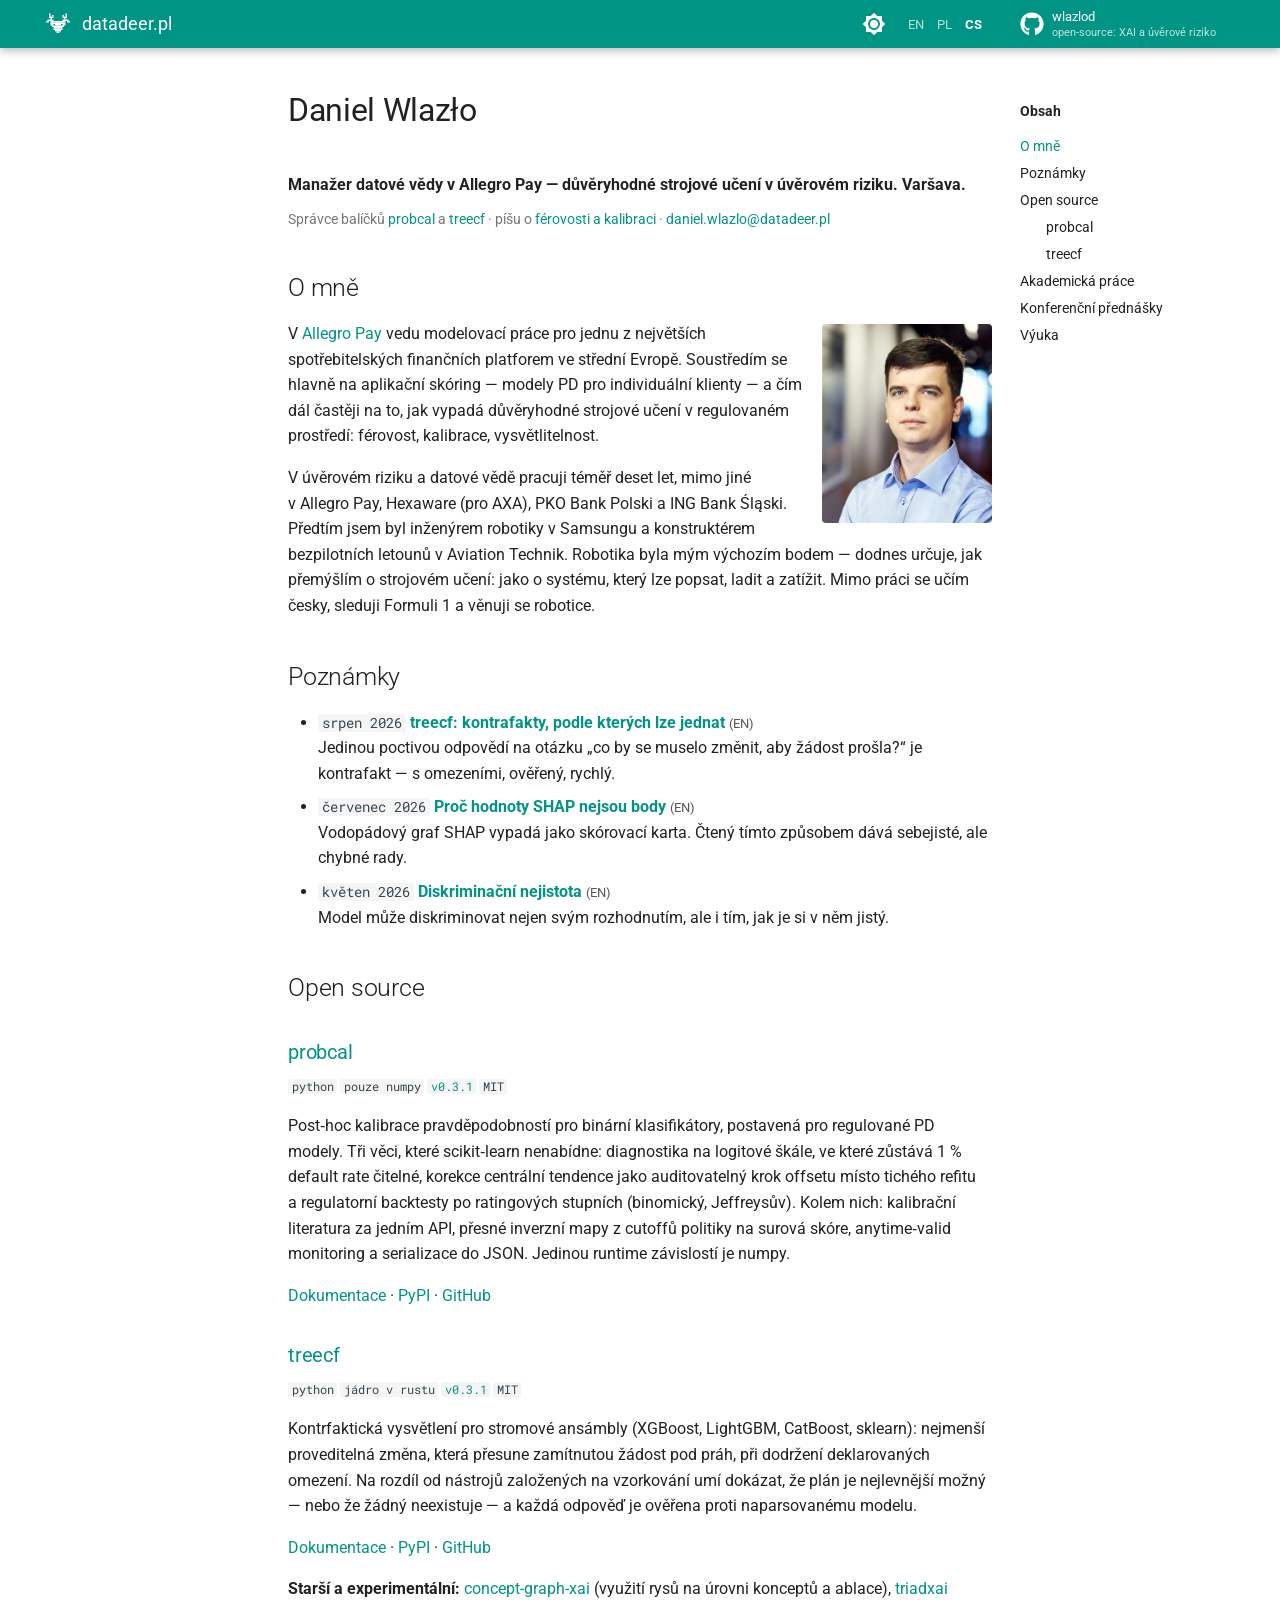
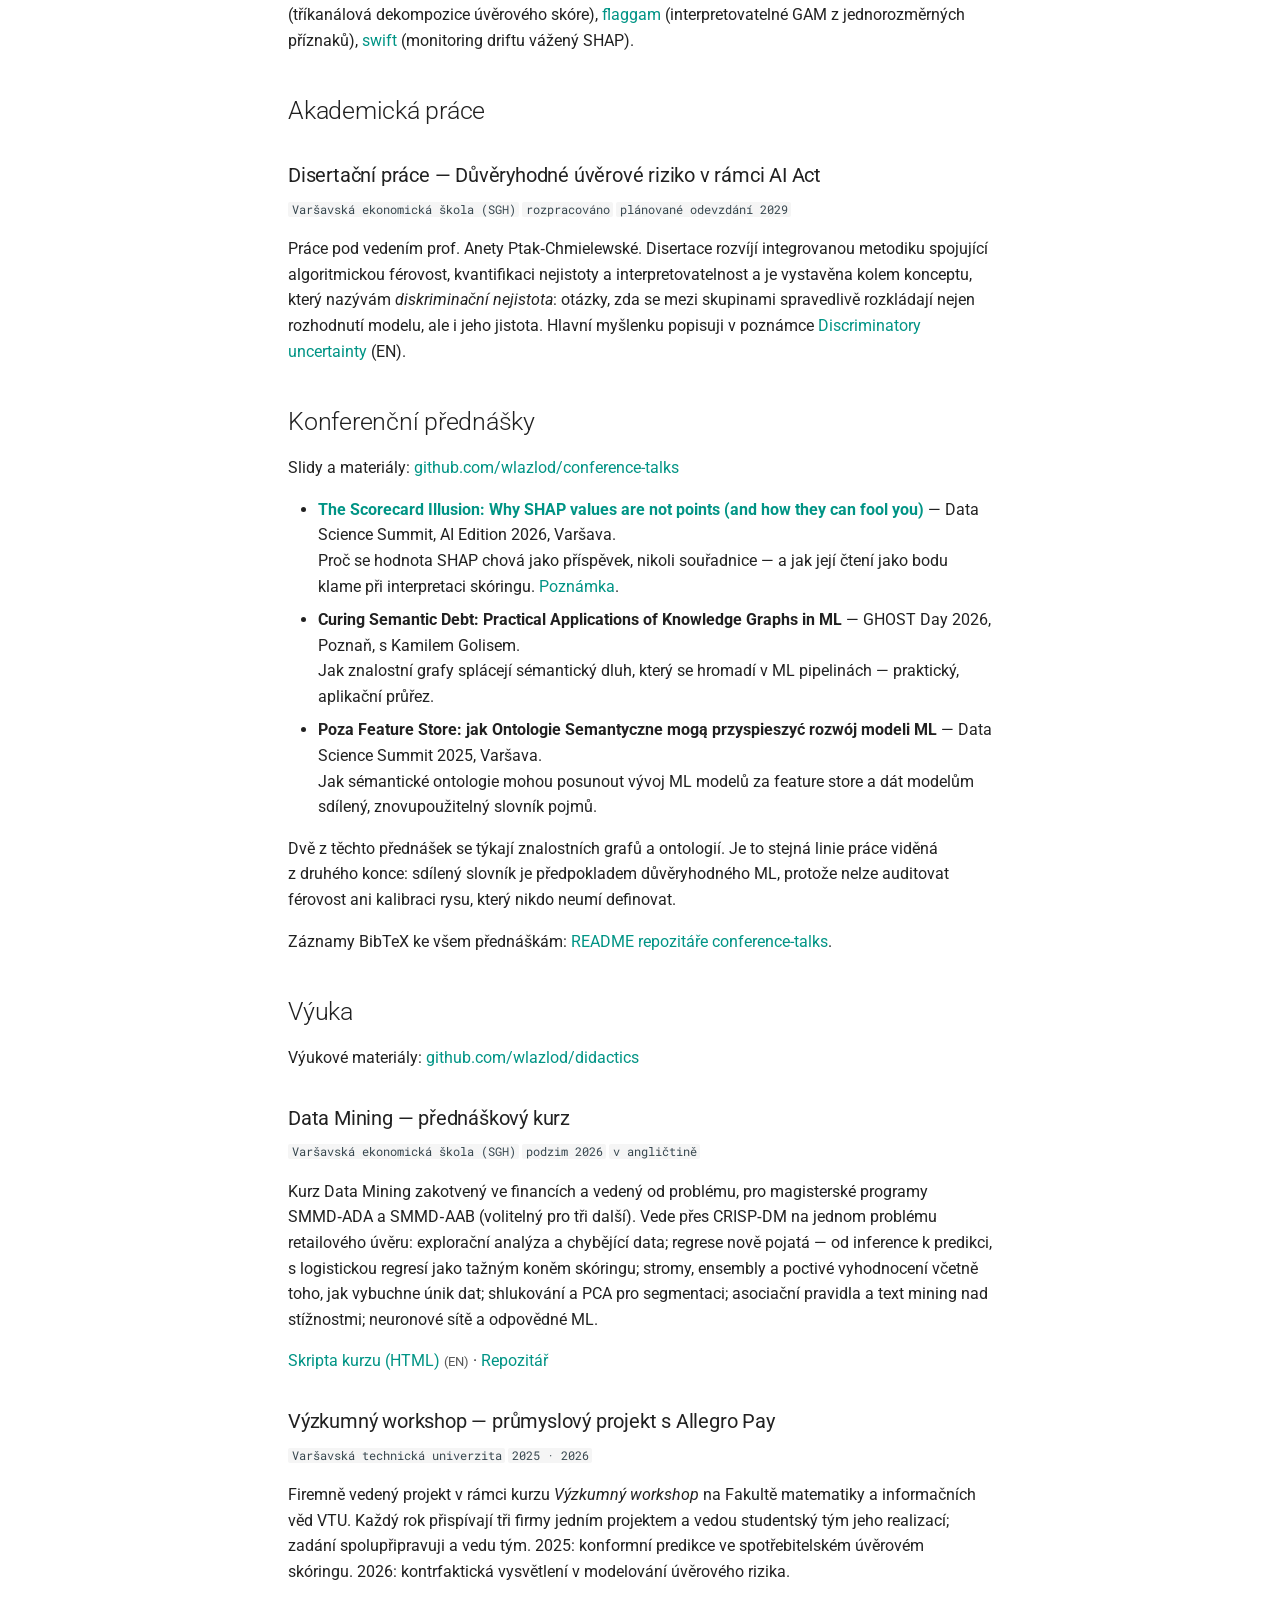
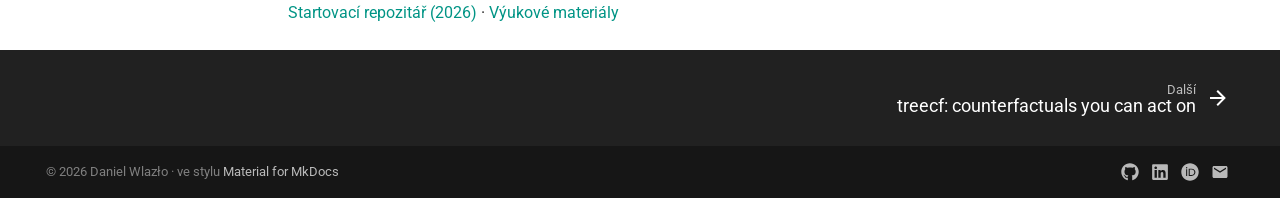
==== commit dc5b49da: "fix(content): drop the exam clause from the Data Mining description" ====
--- a/cs/index.html
+++ b/cs/index.html
@@ -223,7 +223,7 @@
 
       <h3 id="data-mining-sgh">Data Mining &mdash; přednáškový kurz<a class="headerlink" href="#data-mining-sgh" title="Trvalý odkaz">&para;</a></h3>
       <p class="doc-meta"><code>Varšavská ekonomická škola (SGH)</code> <code>podzim 2026</code> <code>v angličtině</code></p>
-      <p>Kurz Data Mining zakotvený ve&nbsp;financích a&nbsp;vedený od problému, pro magisterské programy SMMD&#8209;ADA a&nbsp;SMMD&#8209;AAB (volitelný pro tři další). Vede přes CRISP&#8209;DM na jednom problému retailového úvěru: explorační analýza a&nbsp;chybějící data; regrese nově pojatá &mdash; od inference k&nbsp;predikci, s&nbsp;logistickou regresí jako tažným koněm skóringu; stromy, ensembly a&nbsp;poctivé vyhodnocení včetně toho, jak vybuchne únik dat; shlukování a&nbsp;PCA pro segmentaci; asociační pravidla a&nbsp;text mining nad stížnostmi; neuronové sítě a&nbsp;odpovědné ML; a&nbsp;závěrečný blok obhajob modelů před zkouškou.</p>
+      <p>Kurz Data Mining zakotvený ve&nbsp;financích a&nbsp;vedený od problému, pro magisterské programy SMMD&#8209;ADA a&nbsp;SMMD&#8209;AAB (volitelný pro tři další). Vede přes CRISP&#8209;DM na jednom problému retailového úvěru: explorační analýza a&nbsp;chybějící data; regrese nově pojatá &mdash; od inference k&nbsp;predikci, s&nbsp;logistickou regresí jako tažným koněm skóringu; stromy, ensembly a&nbsp;poctivé vyhodnocení včetně toho, jak vybuchne únik dat; shlukování a&nbsp;PCA pro segmentaci; asociační pravidla a&nbsp;text mining nad stížnostmi; neuronové sítě a&nbsp;odpovědné ML.</p>
       <p><a href="/didactics/data-mining.html" hreflang="en">Skripta kurzu (HTML)</a> <small>(EN)</small> &middot; <a href="https://github.com/wlazlod/didactics">Repozitář</a></p>
 
       <h3 id="research-workshop">Výzkumný workshop &mdash; průmyslový projekt s&nbsp;Allegro Pay<a class="headerlink" href="#research-workshop" title="Trvalý odkaz">&para;</a></h3>
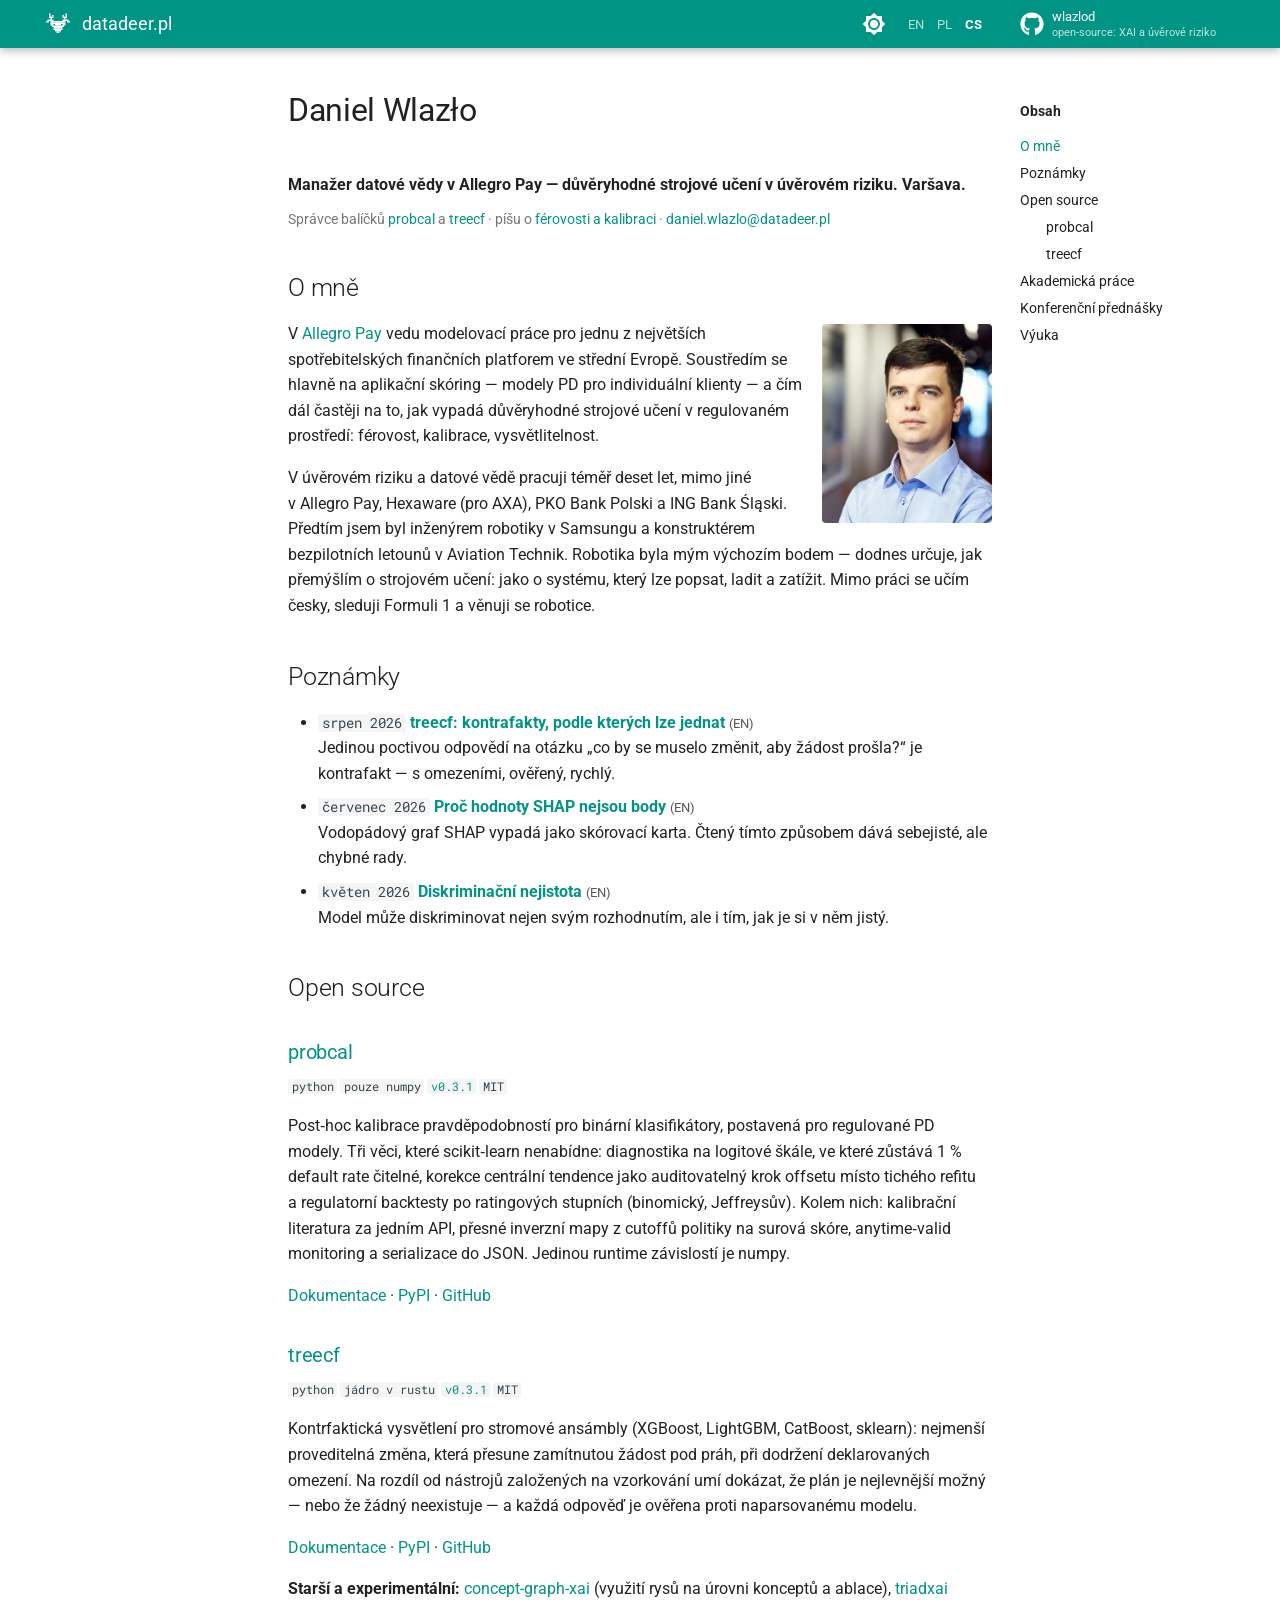
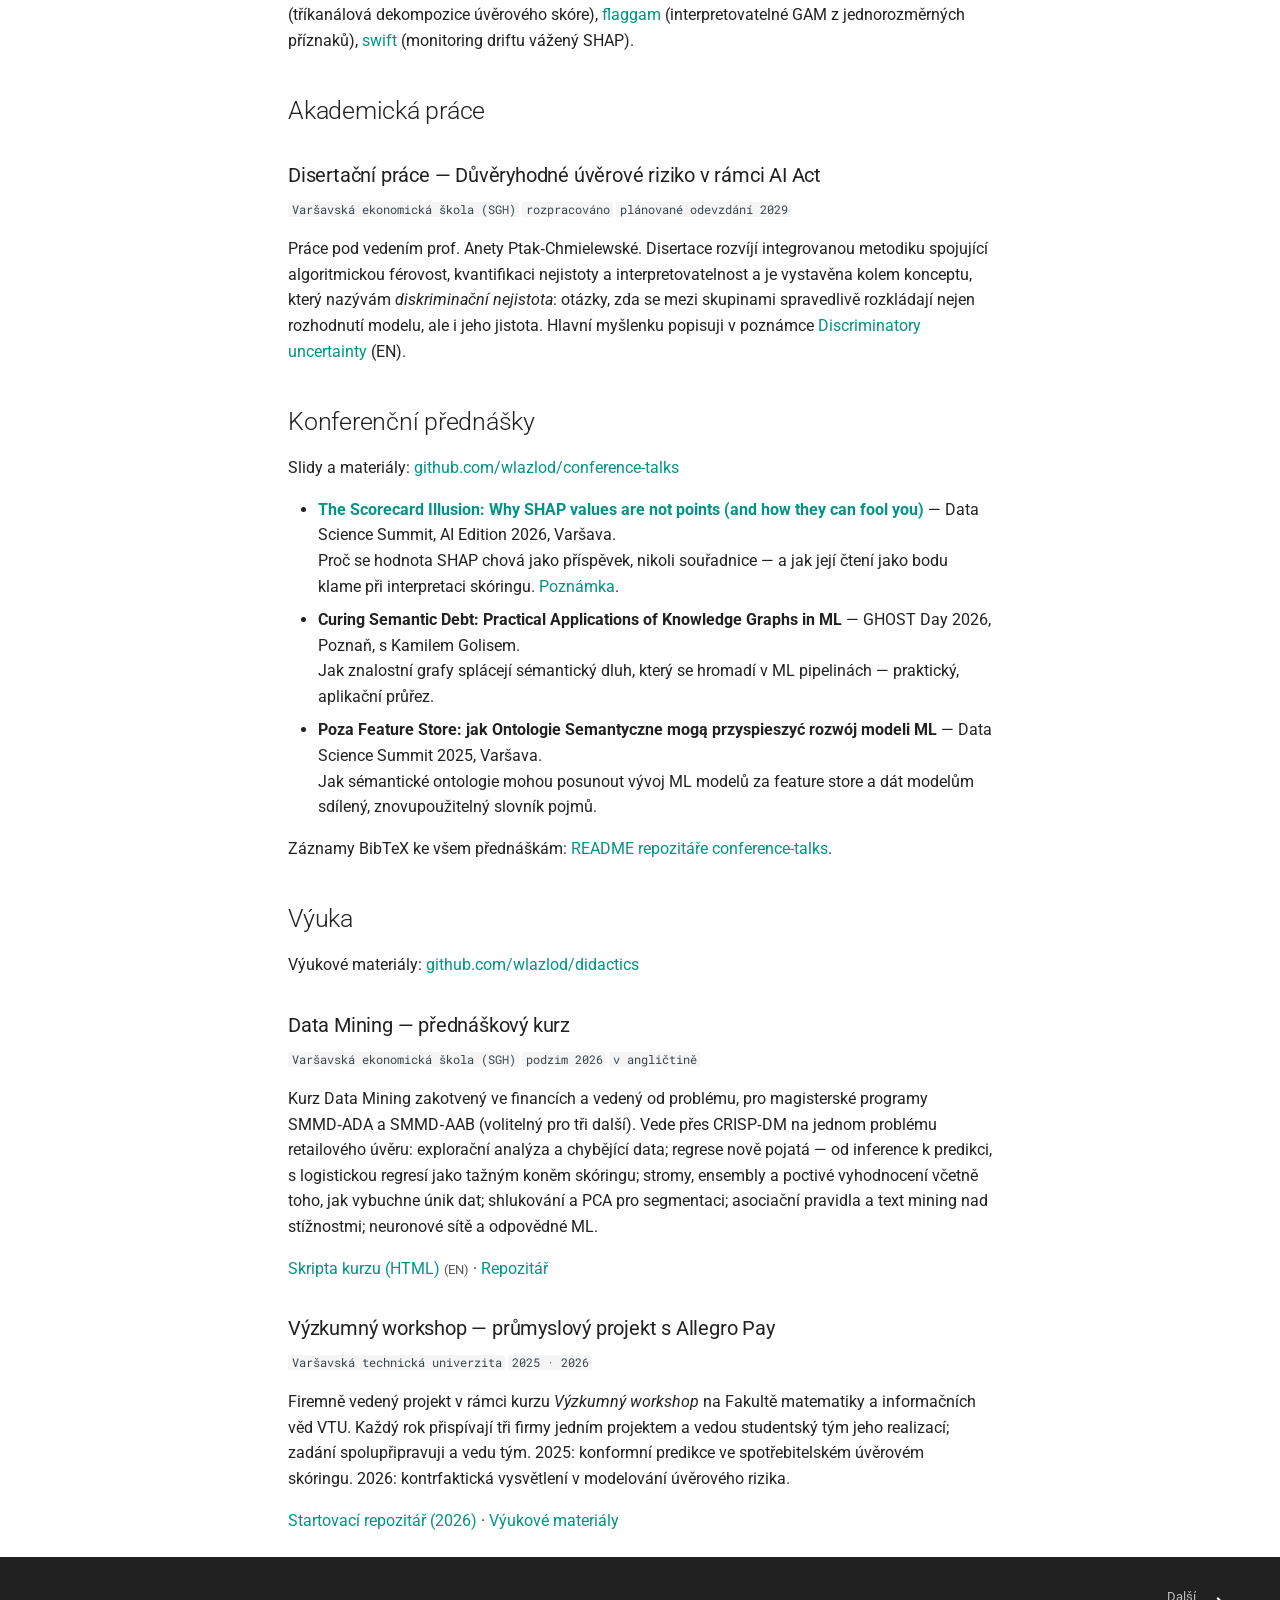
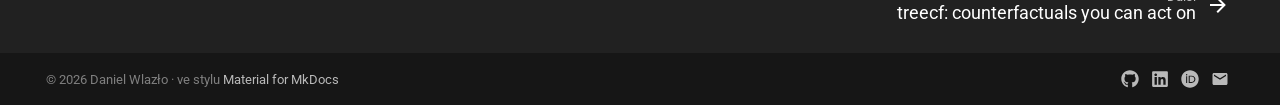
==== commit 80a7d93d: "fix(content): remove the knowledge-graph bridge paragraph from the talks section" ====
--- a/cs/index.html
+++ b/cs/index.html
@@ -213,7 +213,6 @@
         </li>
       </ul>
 
-      <p>Dvě z&nbsp;těchto přednášek se týkají znalostních grafů a&nbsp;ontologií. Je to stejná linie práce viděná z&nbsp;druhého konce: sdílený slovník je předpokladem důvěryhodného ML, protože nelze auditovat férovost ani kalibraci rysu, který nikdo neumí definovat.</p>
 
       <p>Záznamy BibTeX ke všem přednáškám: <a href="https://github.com/wlazlod/conference-talks#readme">README repozitáře conference-talks</a>.</p>
 
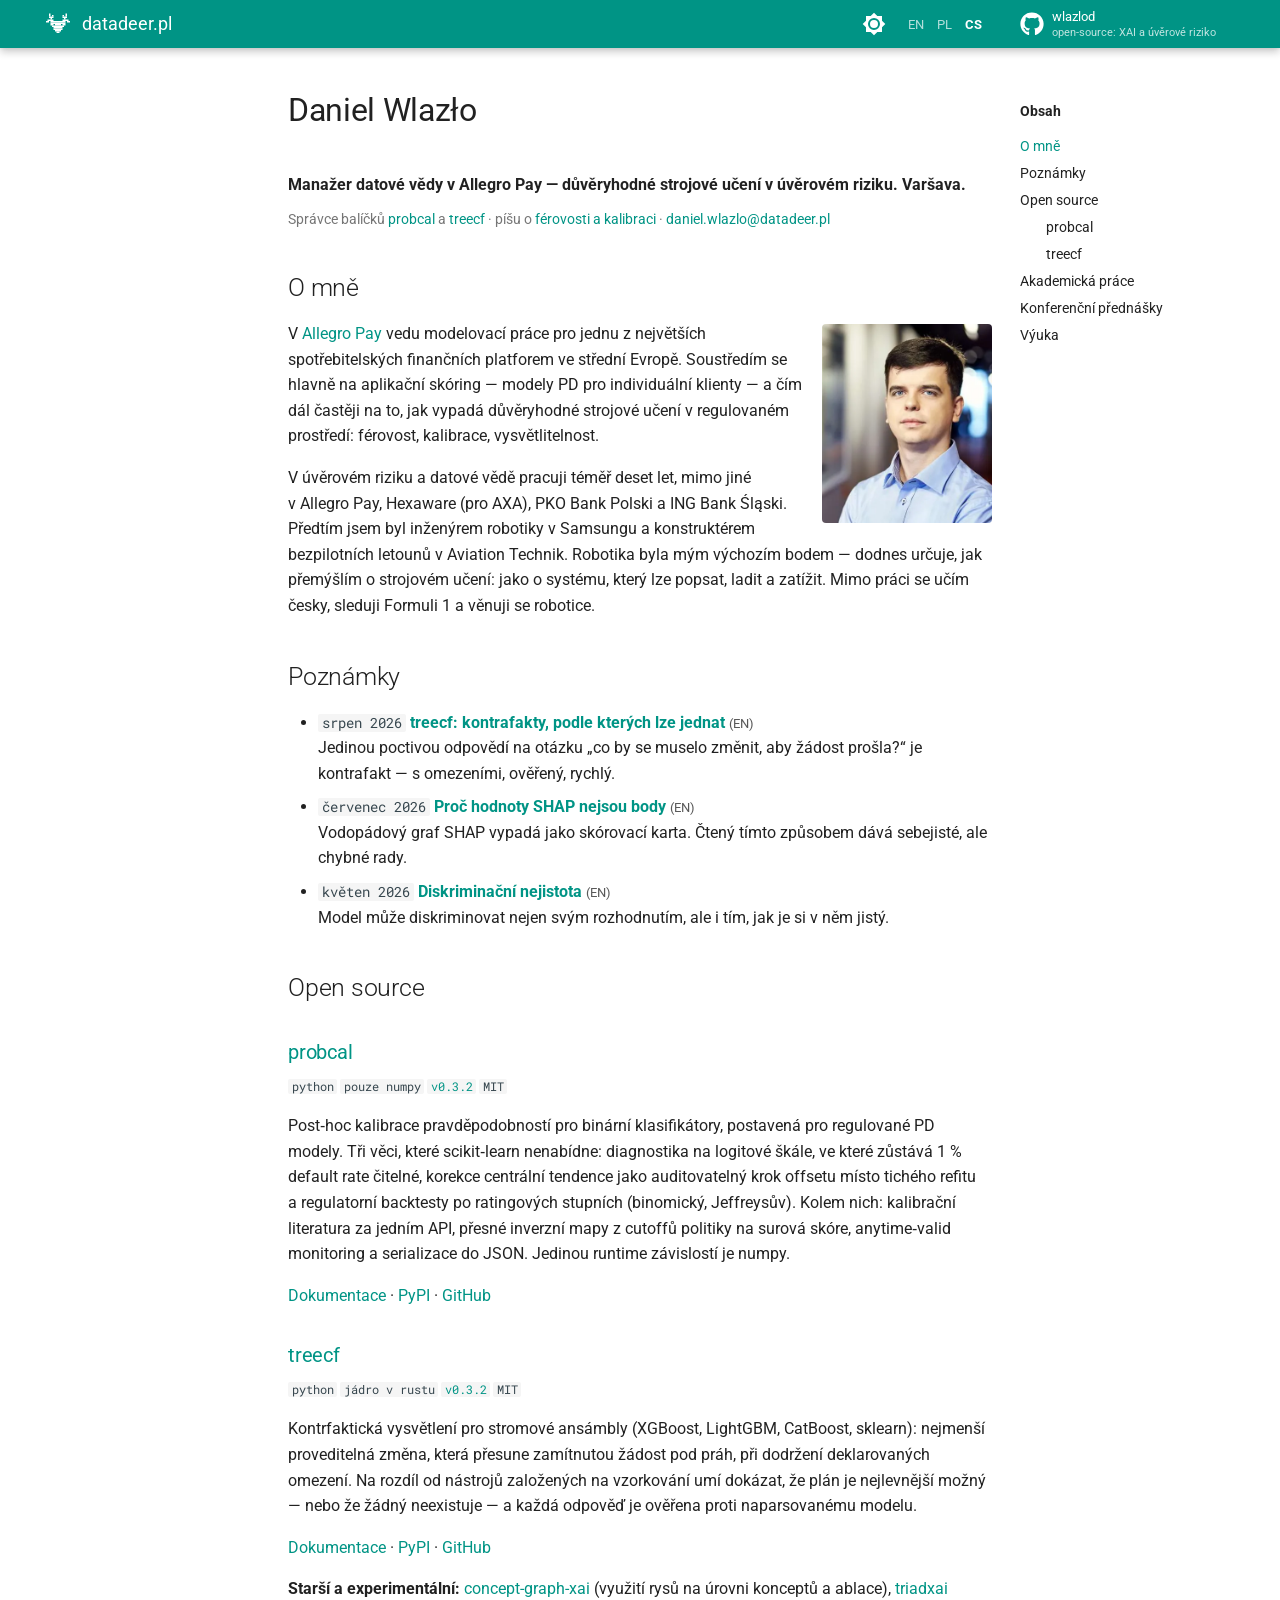
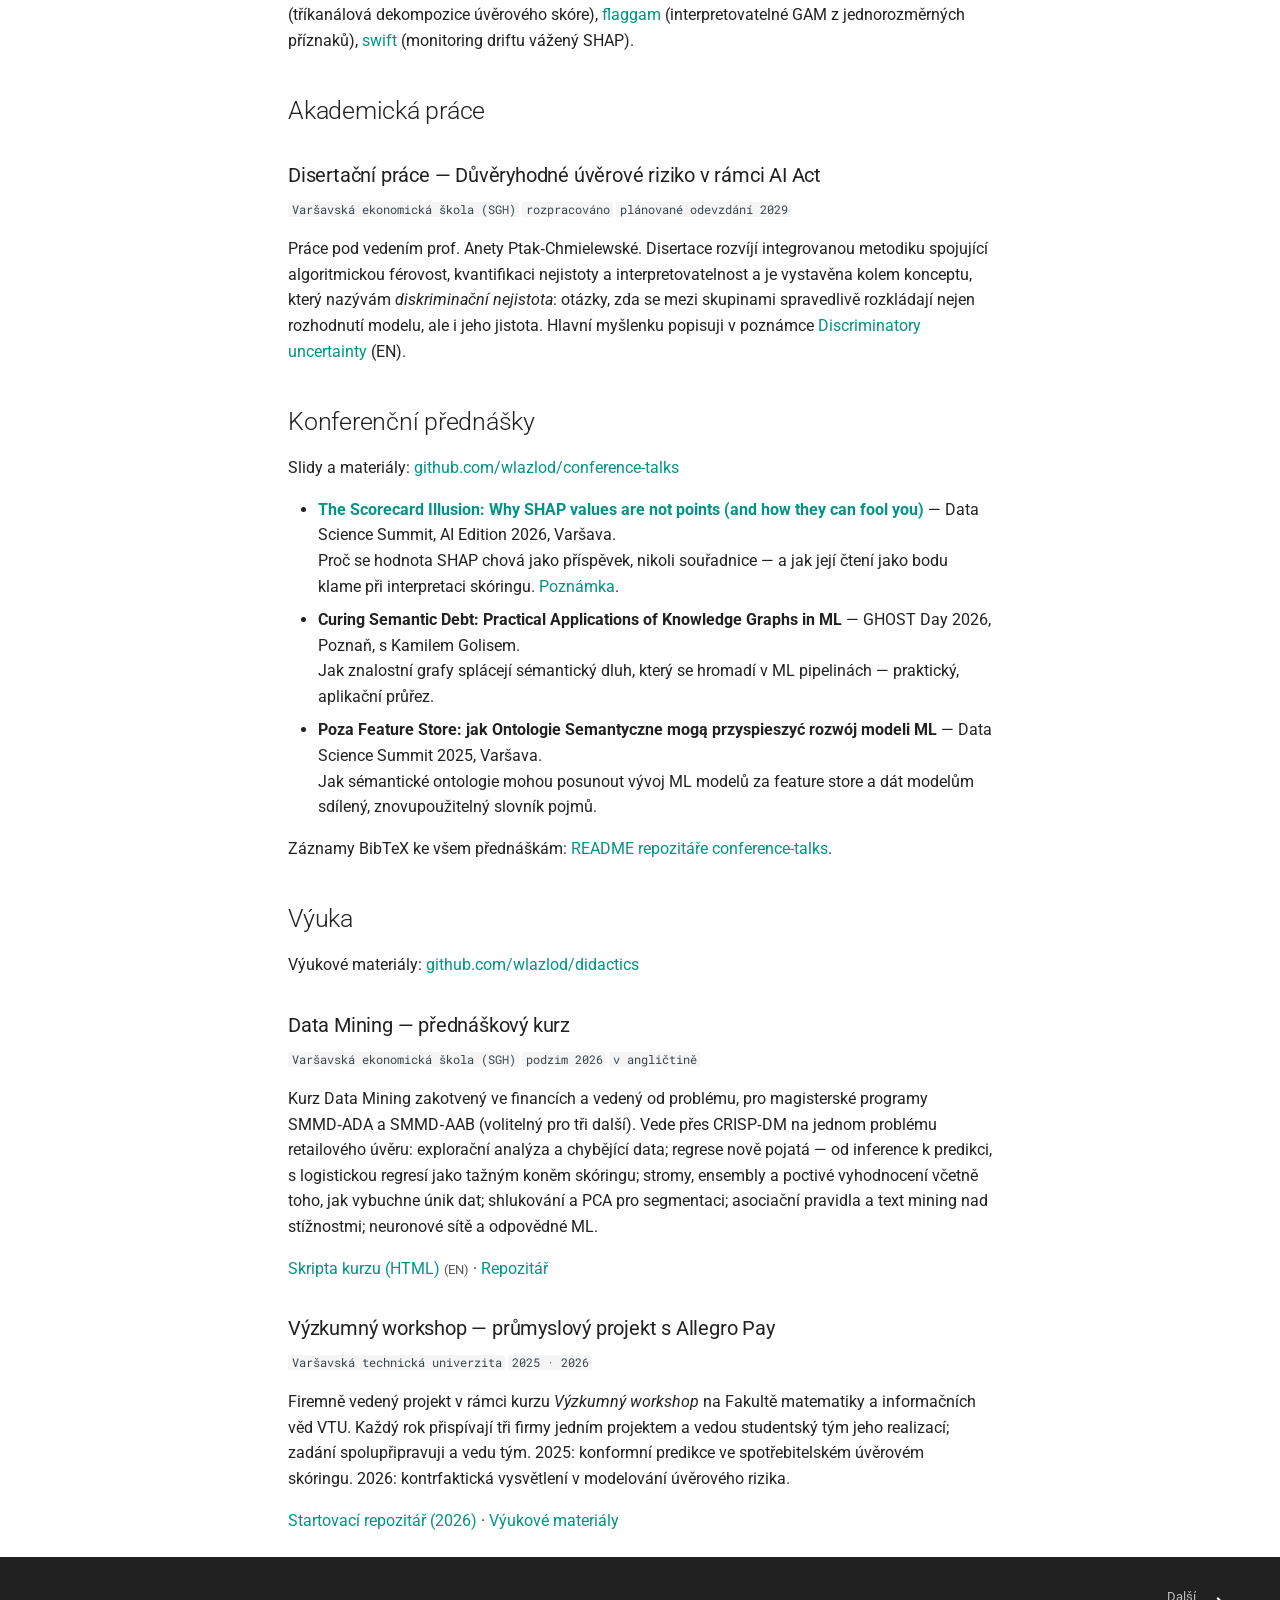
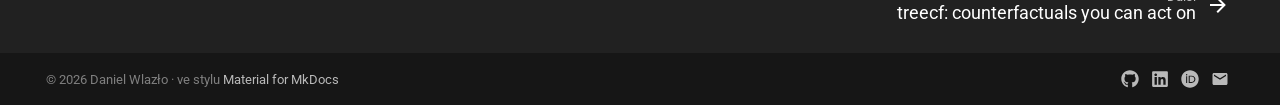
==== commit b5a6647e: "content: bump probcal and treecf to v0.3.2 on the homepage" ====
--- a/cs/index.html
+++ b/cs/index.html
@@ -183,12 +183,12 @@
       <h2 id="open-source">Open source<a class="headerlink" href="#open-source" title="Trvalý odkaz">&para;</a></h2>
 
       <h3 id="probcal"><a href="https://github.com/wlazlod/probcal">probcal</a><a class="headerlink" href="#probcal" title="Trvalý odkaz">&para;</a></h3>
-      <p class="doc-meta"><code>python</code> <code>pouze numpy</code> <a href="https://pypi.org/project/probcal/"><code>v0.3.1</code></a> <code>MIT</code></p>
+      <p class="doc-meta"><code>python</code> <code>pouze numpy</code> <a href="https://pypi.org/project/probcal/"><code>v0.3.2</code></a> <code>MIT</code></p>
       <p>Post&#8209;hoc kalibrace pravděpodobností pro binární klasifikátory, postavená pro regulované PD modely. Tři věci, které scikit&#8209;learn nenabídne: diagnostika na logitové škále, ve které zůstává 1&nbsp;% default rate čitelné, korekce centrální tendence jako auditovatelný krok offsetu místo tichého refitu a&nbsp;regulatorní backtesty po ratingových stupních (binomický, Jeffreysův). Kolem nich: kalibrační literatura za jedním API, přesné inverzní mapy z&nbsp;cutoffů politiky na surová skóre, anytime&#8209;valid monitoring a&nbsp;serializace do JSON. Jedinou runtime závislostí je numpy.</p>
       <p><a href="https://wlazlod.github.io/probcal/">Dokumentace</a> &middot; <a href="https://pypi.org/project/probcal/">PyPI</a> &middot; <a href="https://github.com/wlazlod/probcal">GitHub</a></p>
 
       <h3 id="treecf"><a href="https://github.com/wlazlod/treecf">treecf</a><a class="headerlink" href="#treecf" title="Trvalý odkaz">&para;</a></h3>
-      <p class="doc-meta"><code>python</code> <code>jádro v rustu</code> <a href="https://pypi.org/project/treecf/"><code>v0.3.1</code></a> <code>MIT</code></p>
+      <p class="doc-meta"><code>python</code> <code>jádro v rustu</code> <a href="https://pypi.org/project/treecf/"><code>v0.3.2</code></a> <code>MIT</code></p>
       <p>Kontrfaktická vysvětlení pro stromové ansámbly (XGBoost, LightGBM, CatBoost, sklearn): nejmenší proveditelná změna, která přesune zamítnutou žádost pod práh, při dodržení deklarovaných omezení. Na rozdíl od nástrojů založených na vzorkování umí dokázat, že plán je nejlevnější možný &mdash; nebo že žádný neexistuje &mdash; a&nbsp;každá odpověď je ověřena proti naparsovanému modelu.</p>
       <p><a href="https://wlazlod.github.io/treecf/">Dokumentace</a> &middot; <a href="https://pypi.org/project/treecf/">PyPI</a> &middot; <a href="https://github.com/wlazlod/treecf">GitHub</a></p>
 
@@ -212,7 +212,6 @@
         <li><strong>Poza Feature Store: jak Ontologie Semantyczne mogą przyspieszyć rozwój modeli ML</strong> &mdash; Data Science Summit 2025, Varšava.<br>Jak sémantické ontologie mohou posunout vývoj ML modelů za feature store a&nbsp;dát modelům sdílený, znovupoužitelný slovník pojmů.
         </li>
       </ul>
-
 
       <p>Záznamy BibTeX ke všem přednáškám: <a href="https://github.com/wlazlod/conference-talks#readme">README repozitáře conference-talks</a>.</p>
 
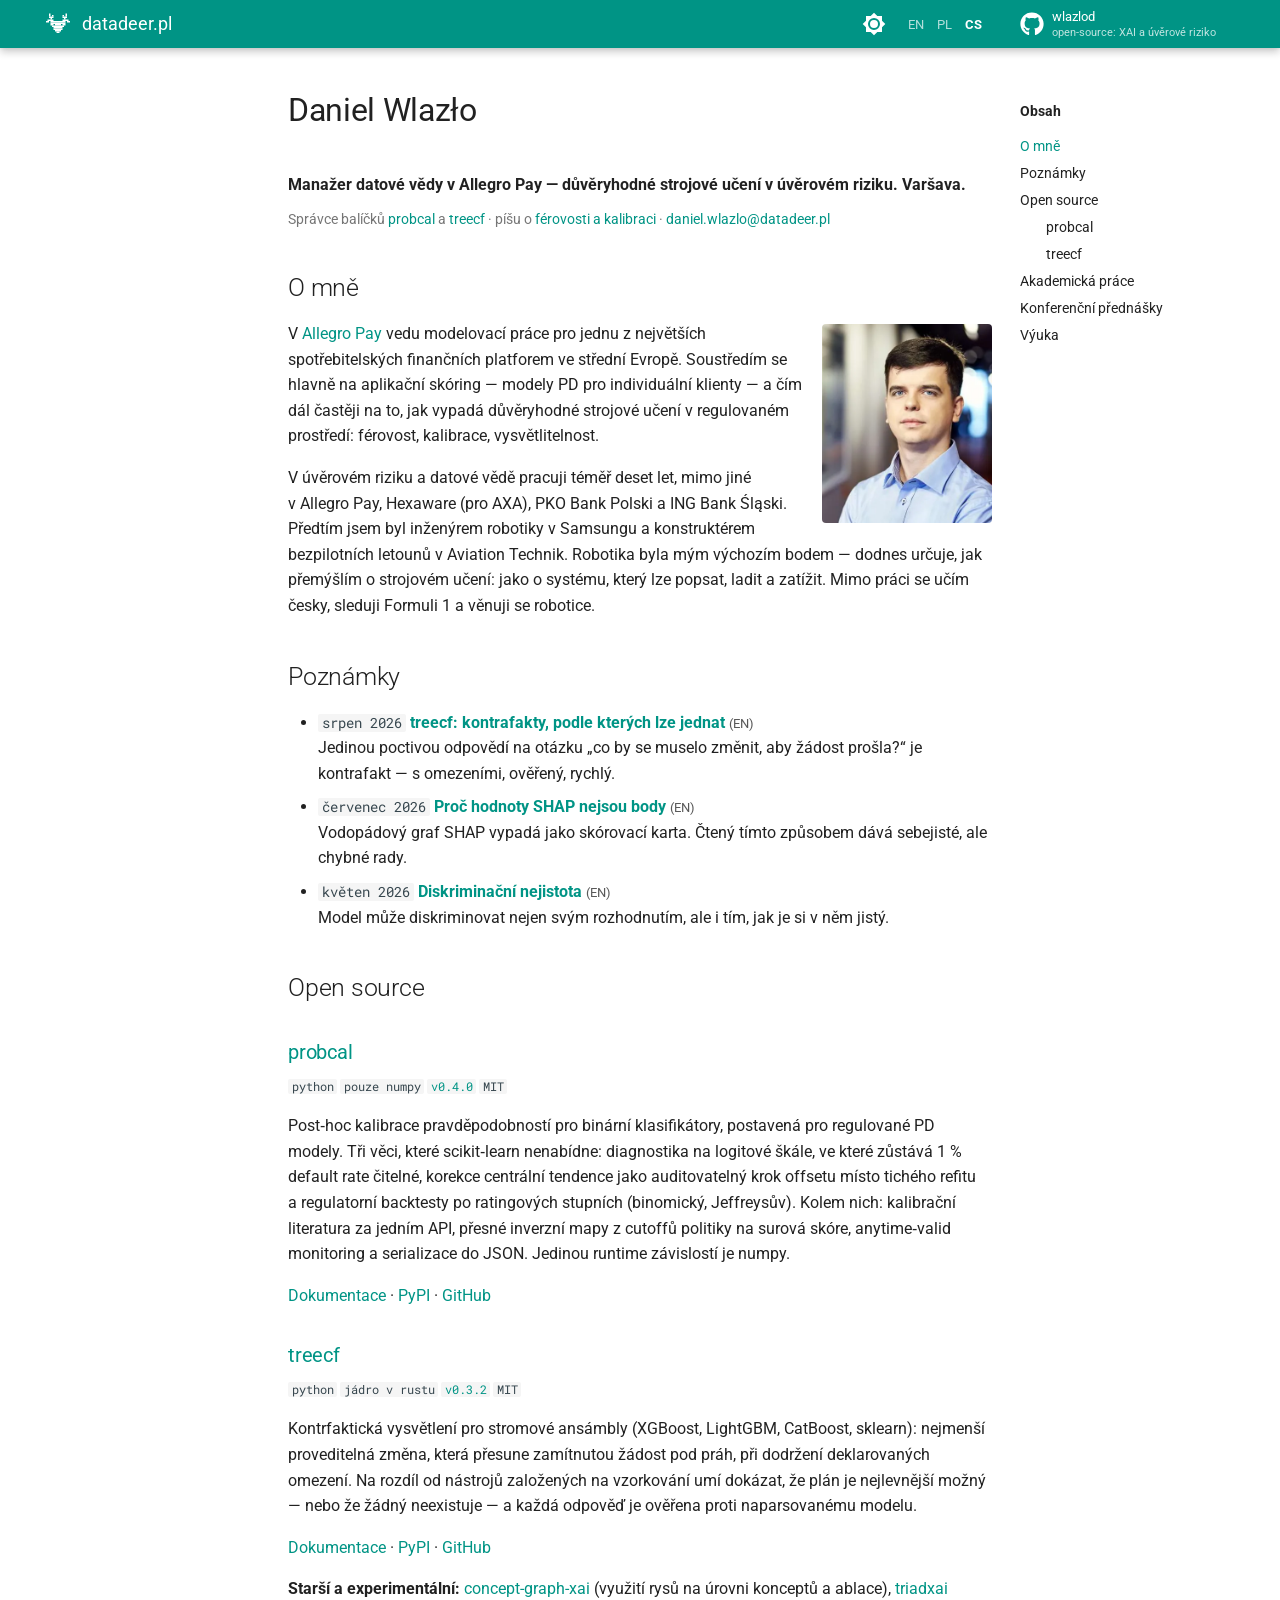
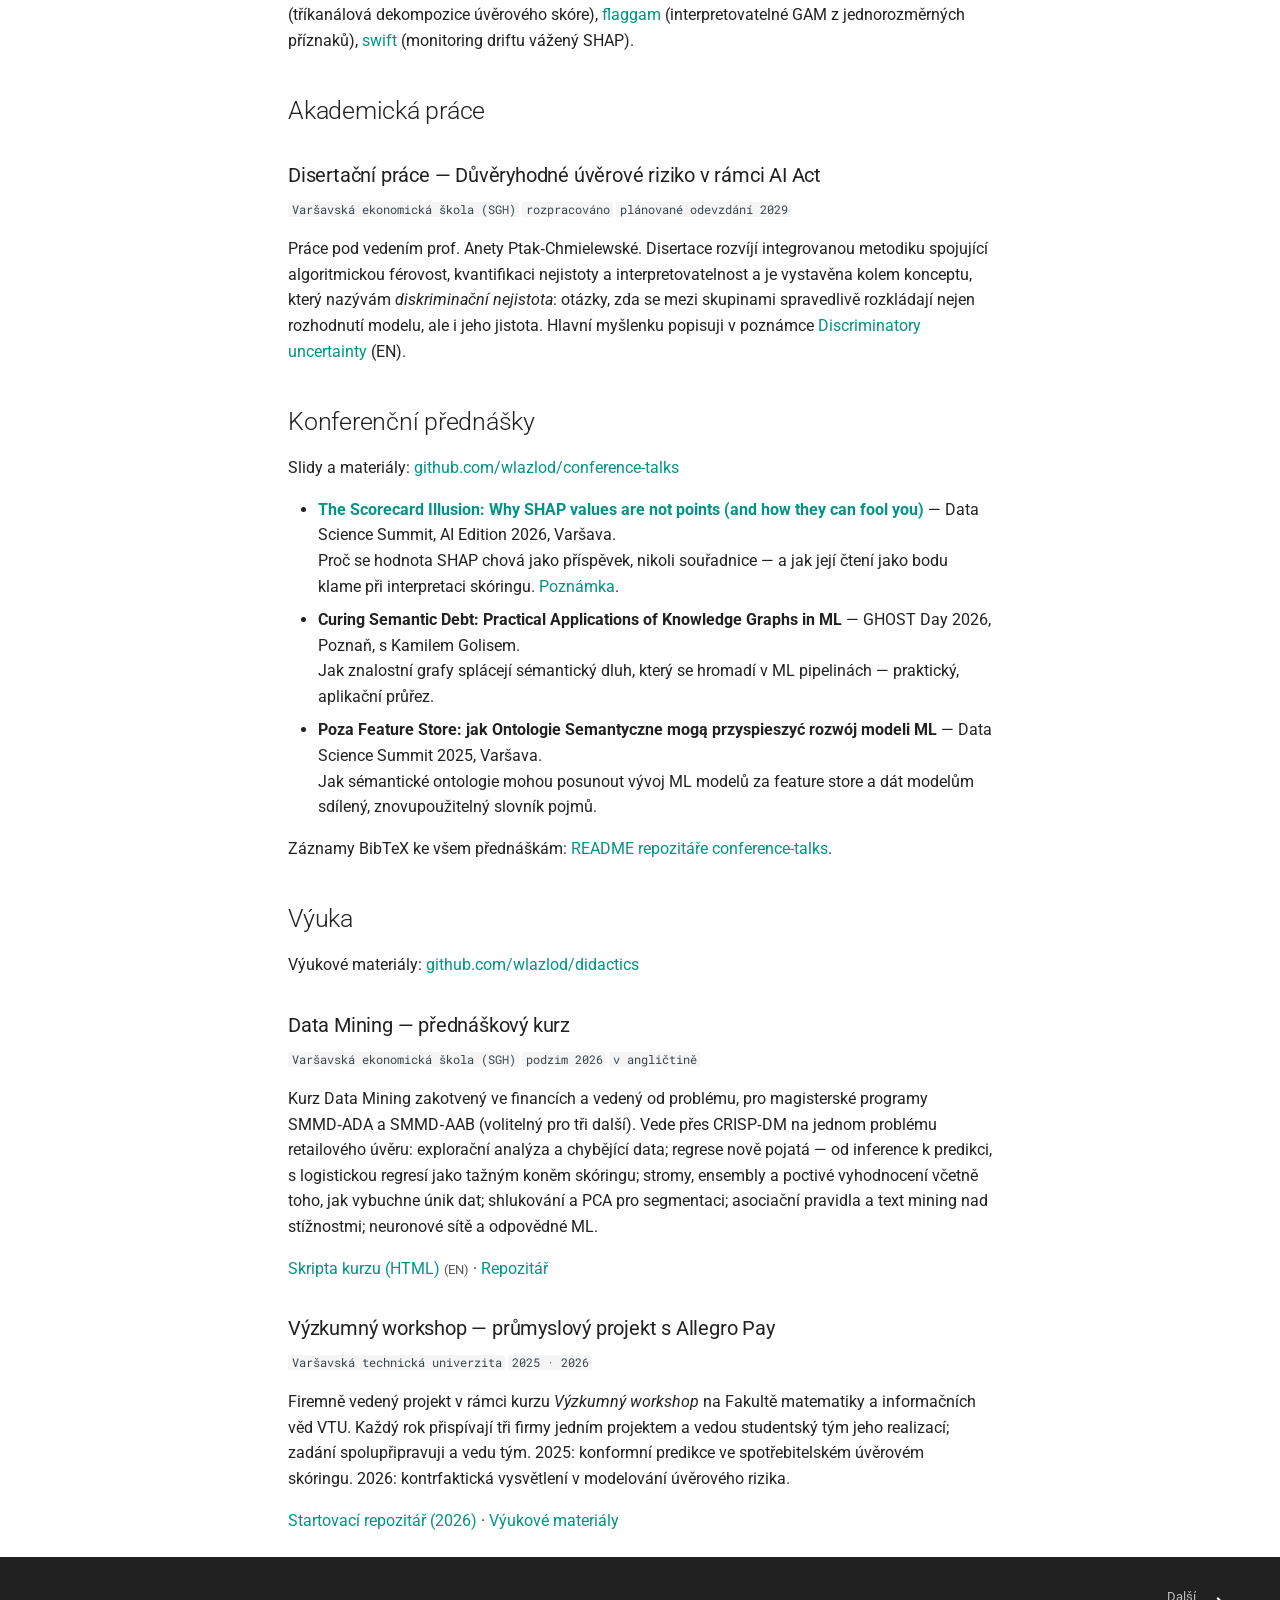
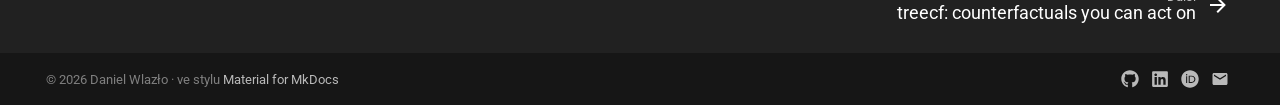
==== commit 80165cc4: "content: bump probcal to v0.4.0 on the homepage" ====
--- a/cs/index.html
+++ b/cs/index.html
@@ -183,7 +183,7 @@
       <h2 id="open-source">Open source<a class="headerlink" href="#open-source" title="Trvalý odkaz">&para;</a></h2>
 
       <h3 id="probcal"><a href="https://github.com/wlazlod/probcal">probcal</a><a class="headerlink" href="#probcal" title="Trvalý odkaz">&para;</a></h3>
-      <p class="doc-meta"><code>python</code> <code>pouze numpy</code> <a href="https://pypi.org/project/probcal/"><code>v0.3.2</code></a> <code>MIT</code></p>
+      <p class="doc-meta"><code>python</code> <code>pouze numpy</code> <a href="https://pypi.org/project/probcal/"><code>v0.4.0</code></a> <code>MIT</code></p>
       <p>Post&#8209;hoc kalibrace pravděpodobností pro binární klasifikátory, postavená pro regulované PD modely. Tři věci, které scikit&#8209;learn nenabídne: diagnostika na logitové škále, ve které zůstává 1&nbsp;% default rate čitelné, korekce centrální tendence jako auditovatelný krok offsetu místo tichého refitu a&nbsp;regulatorní backtesty po ratingových stupních (binomický, Jeffreysův). Kolem nich: kalibrační literatura za jedním API, přesné inverzní mapy z&nbsp;cutoffů politiky na surová skóre, anytime&#8209;valid monitoring a&nbsp;serializace do JSON. Jedinou runtime závislostí je numpy.</p>
       <p><a href="https://wlazlod.github.io/probcal/">Dokumentace</a> &middot; <a href="https://pypi.org/project/probcal/">PyPI</a> &middot; <a href="https://github.com/wlazlod/probcal">GitHub</a></p>
 
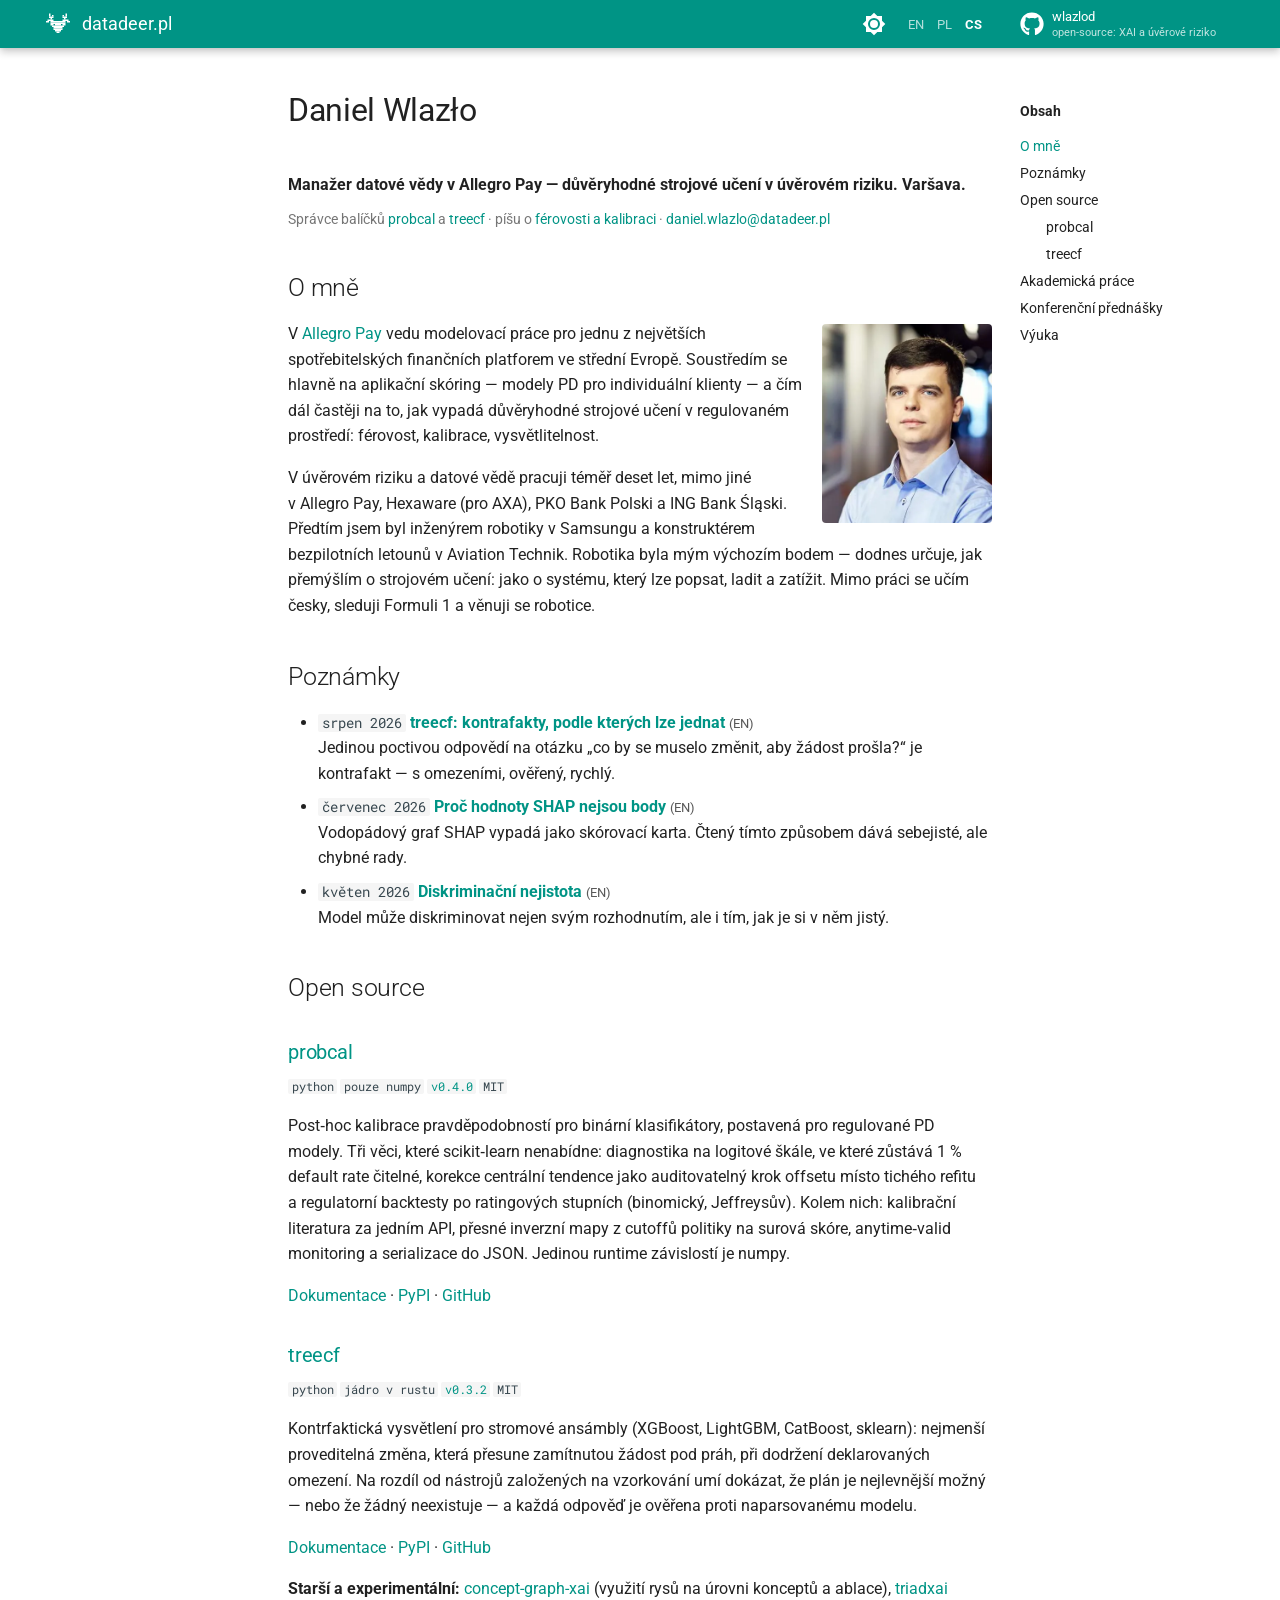
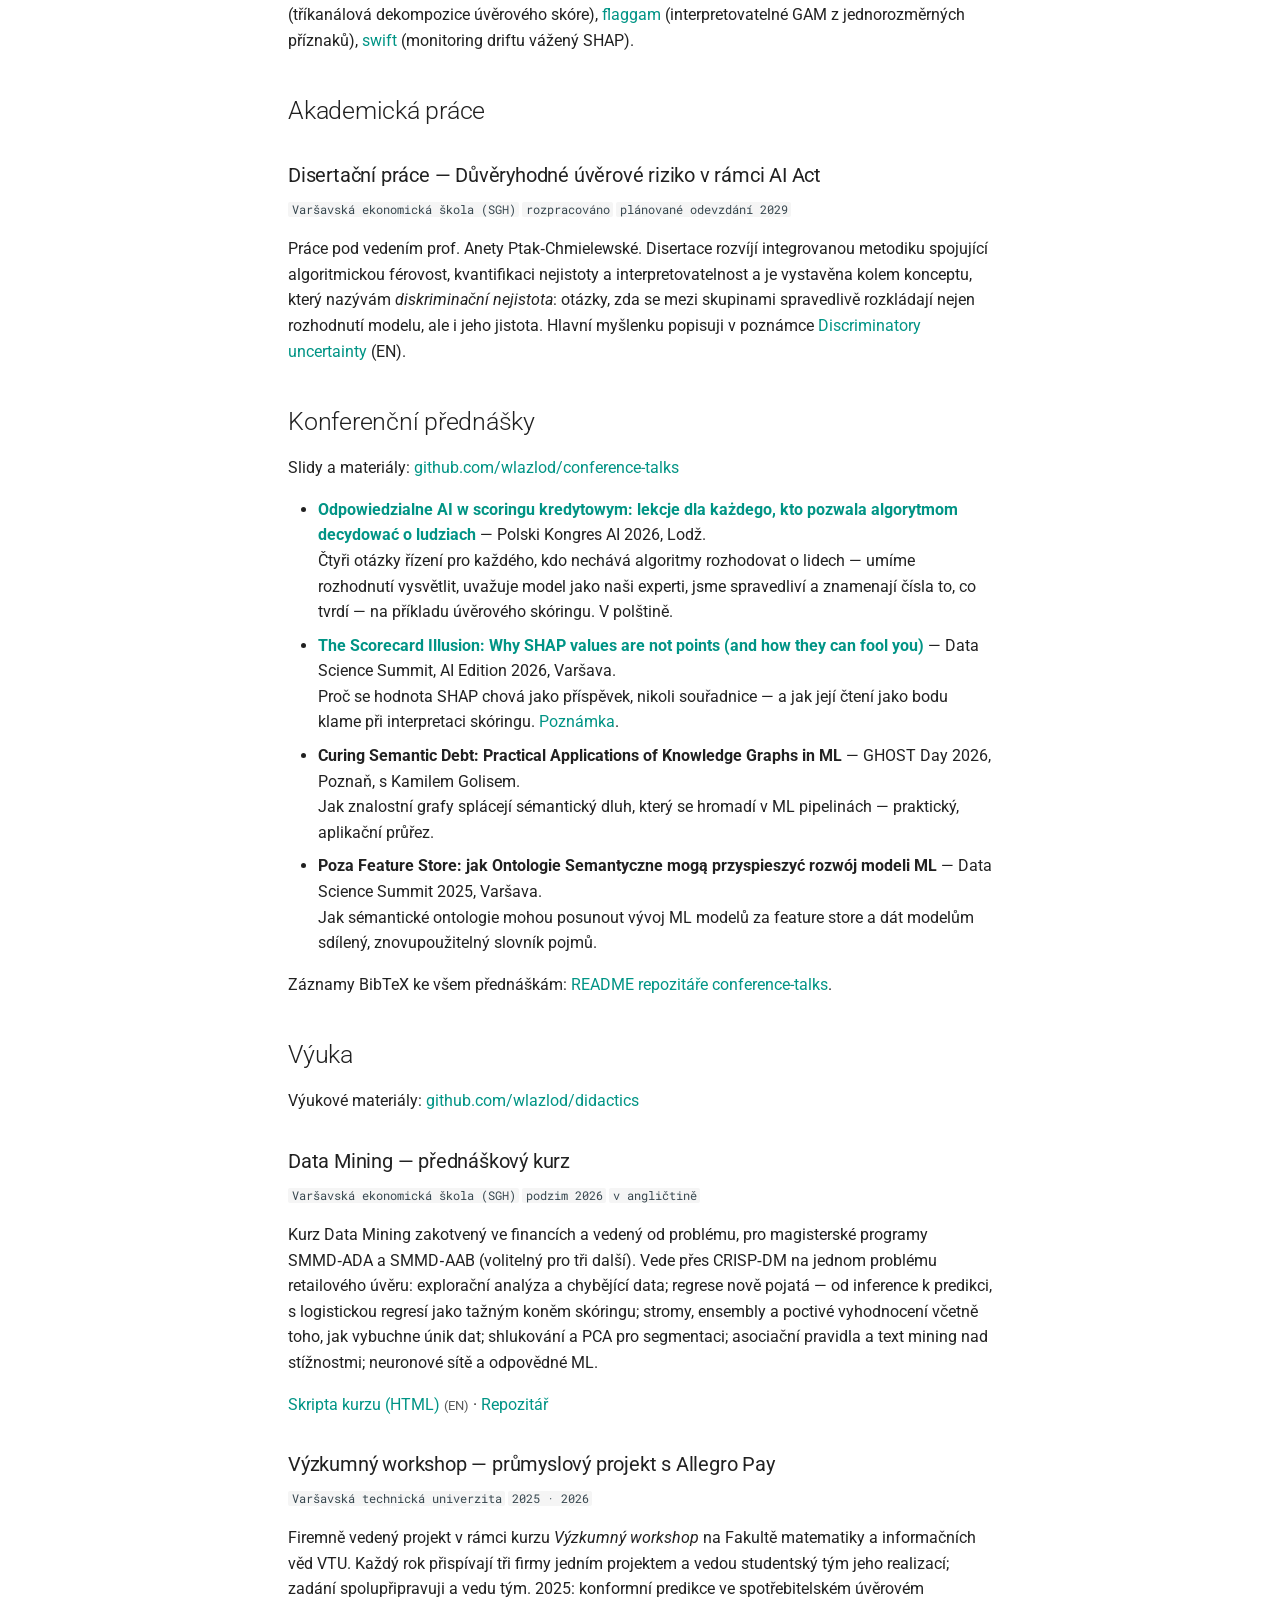
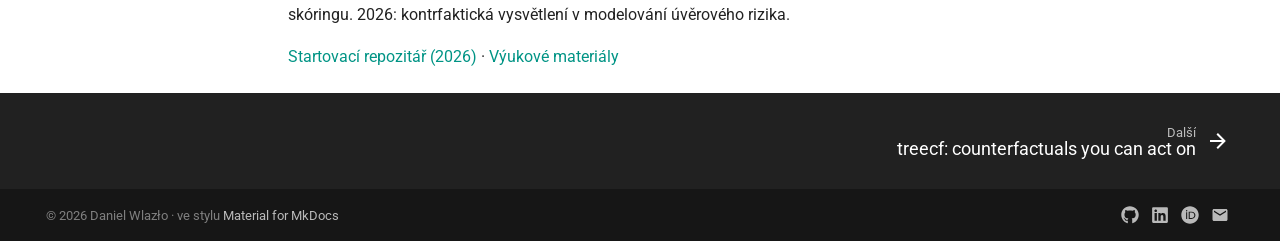
==== commit c7f5a7df: "content: add the Polski Kongres AI 2026 talk to the homepage" ====
--- a/cs/index.html
+++ b/cs/index.html
@@ -205,6 +205,8 @@
       <p>Slidy a&nbsp;materiály: <a href="https://github.com/wlazlod/conference-talks">github.com/wlazlod/conference-talks</a></p>
 
       <ul>
+        <li><a href="https://github.com/wlazlod/conference-talks/blob/main/2026-10-28-PKAI/odpowiedzialne-ai-w-scoringu-kredytowym.pdf"><strong>Odpowiedzialne AI w scoringu kredytowym: lekcje dla każdego, kto pozwala algorytmom decydować o ludziach</strong></a> &mdash; Polski Kongres AI 2026, Lodž.<br>Čtyři otázky řízení pro každého, kdo nechává algoritmy rozhodovat o&nbsp;lidech &mdash; umíme rozhodnutí vysvětlit, uvažuje model jako naši experti, jsme spravedliví a&nbsp;znamenají čísla to, co tvrdí &mdash; na příkladu úvěrového skóringu. V&nbsp;polštině.
+        </li>
         <li><a href="https://github.com/wlazlod/conference-talks/blob/main/2026-06-18-DSS-AI/the-scorecard-illusion.pdf"><strong>The Scorecard Illusion: Why SHAP values are not points (and how they can fool you)</strong></a> &mdash; Data Science Summit, AI&nbsp;Edition 2026, Varšava.<br>Proč se hodnota SHAP chová jako příspěvek, nikoli souřadnice &mdash; a&nbsp;jak její čtení jako bodu klame při interpretaci skóringu. <a href="/notes/shap-values-are-not-points.html">Poznámka</a>.
         </li>
         <li><strong>Curing Semantic Debt: Practical Applications of Knowledge Graphs in ML</strong> &mdash; GHOST&nbsp;Day 2026, Poznaň, s&nbsp;Kamilem&nbsp;Golisem.<br>Jak znalostní grafy splácejí sémantický dluh, který se hromadí v&nbsp;ML pipelinách &mdash; praktický, aplikační průřez.
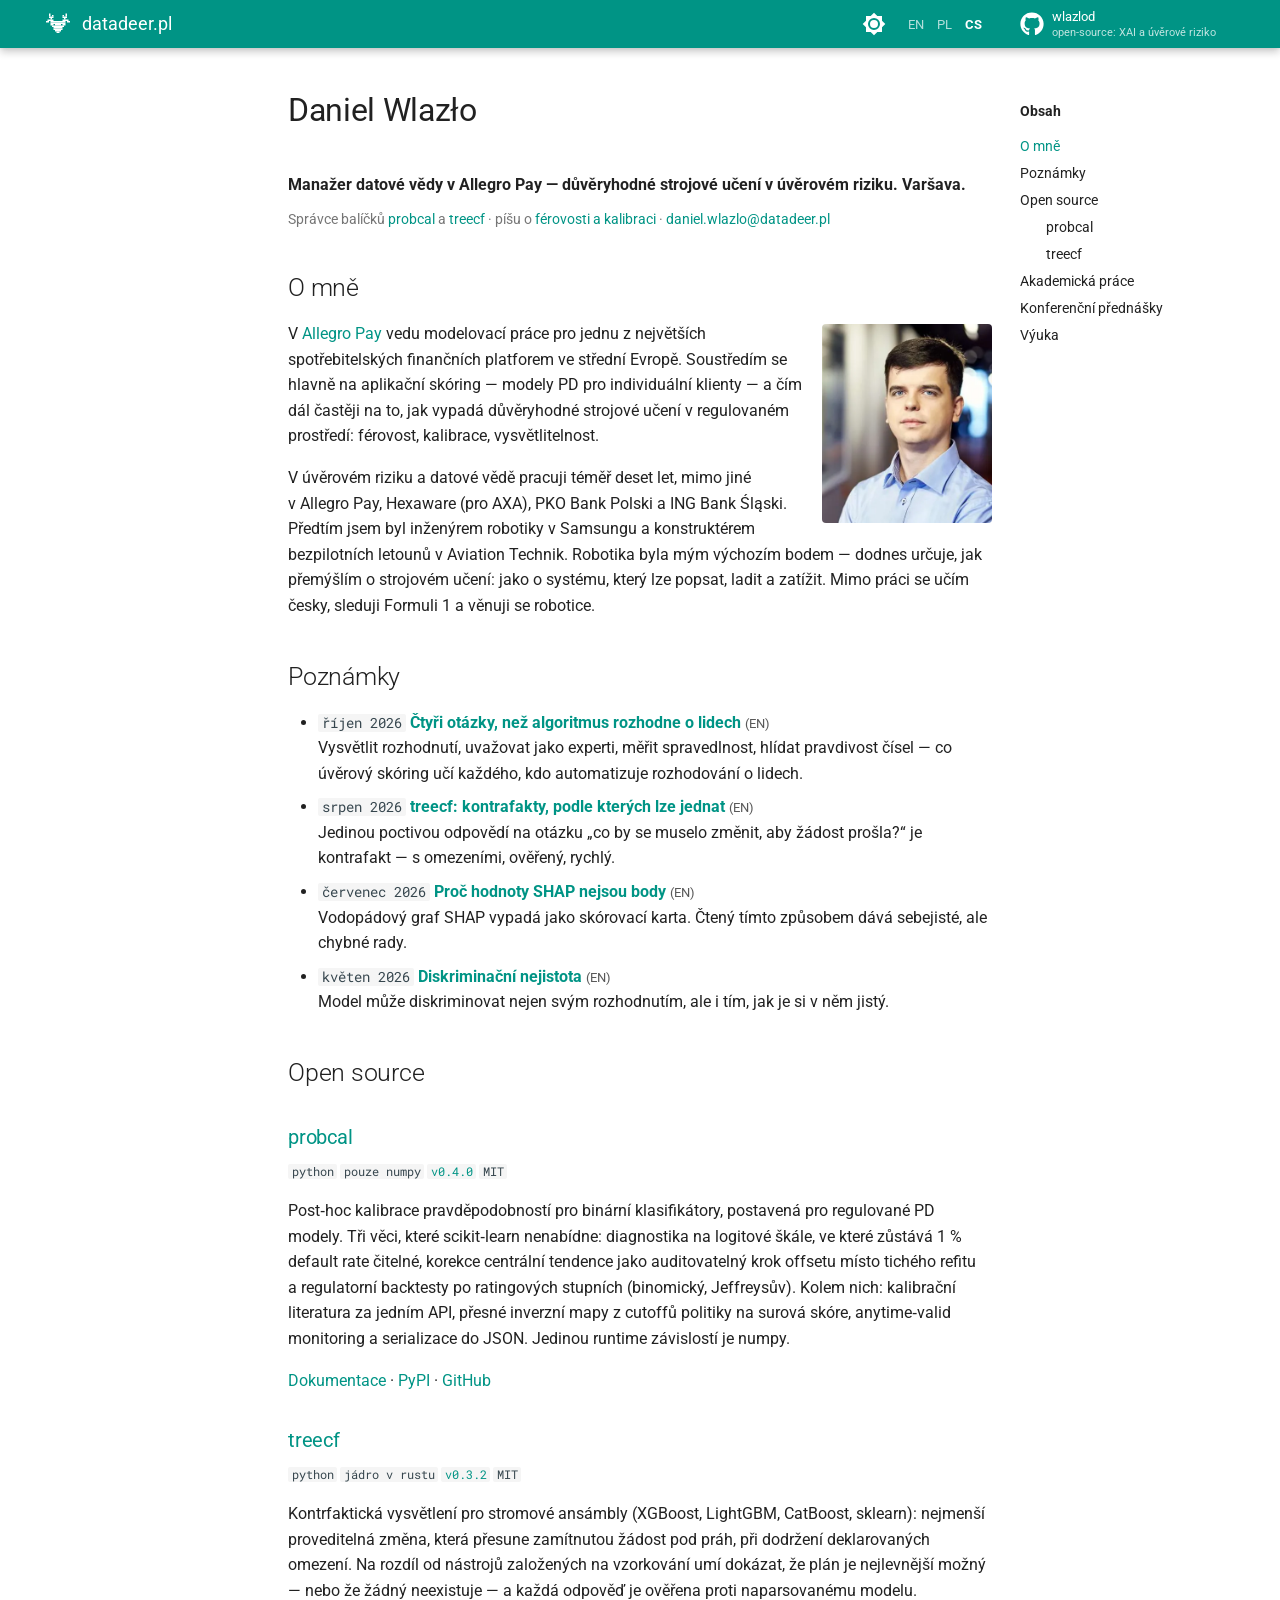
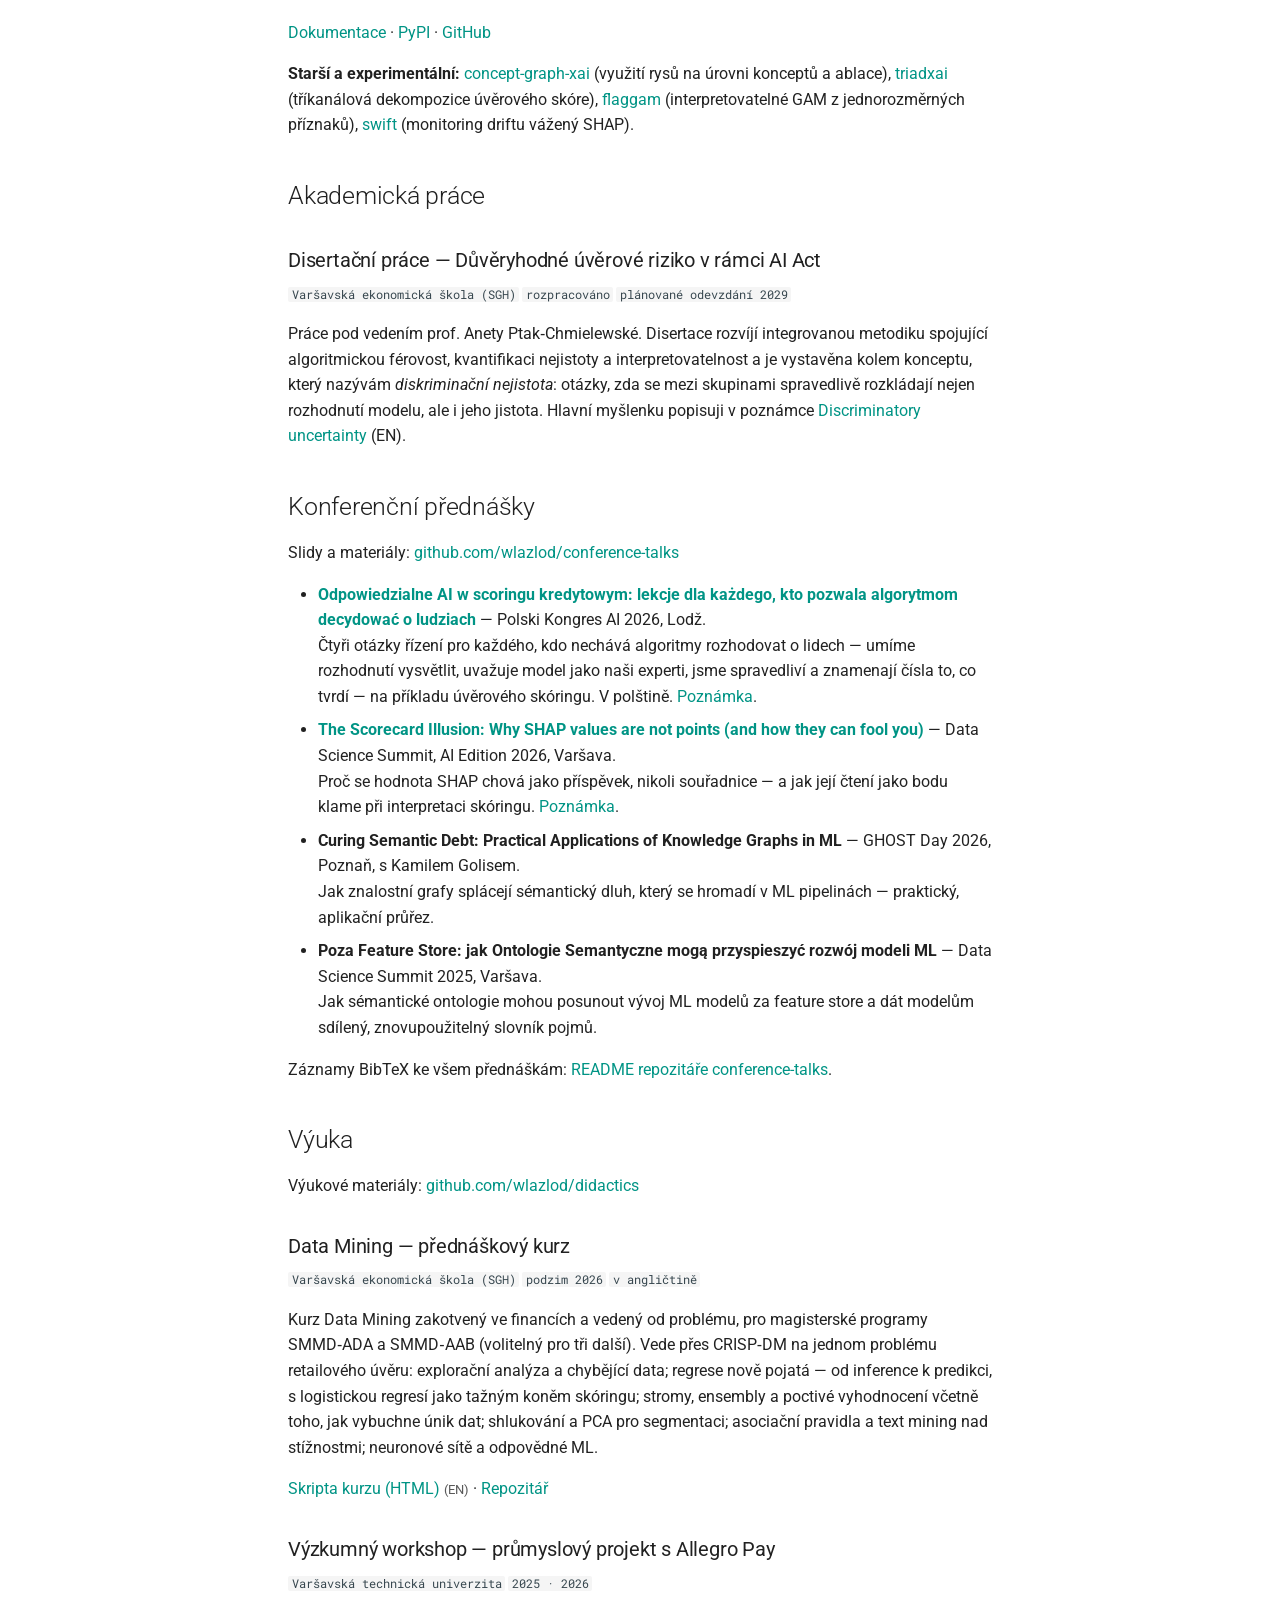
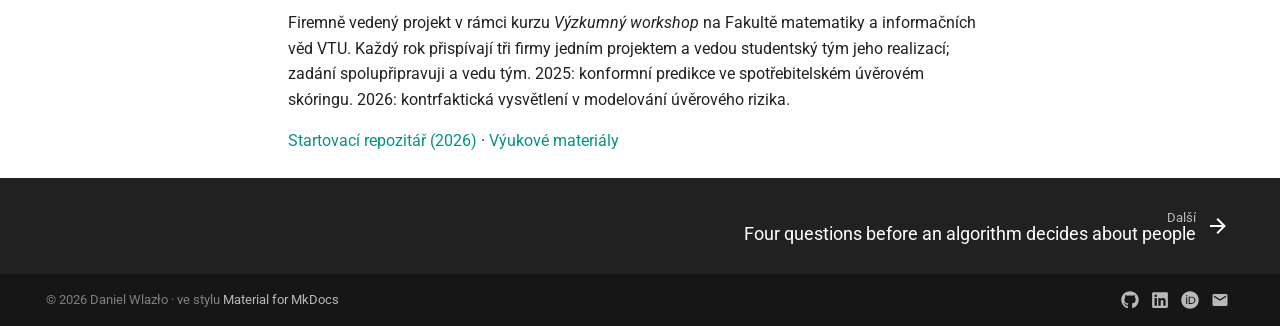
==== commit 716c35d1: "content: add the 'Four questions before an algorithm decides about people' note Write-up of the Pols" ====
--- a/cs/index.html
+++ b/cs/index.html
@@ -121,6 +121,7 @@
         <li class="md-nav__item md-nav__item--section">
           <span class="md-nav__label">Poznámky</span>
           <ul class="md-nav__list">
+            <li class="md-nav__item"><a href="/notes/four-questions-responsible-ai.html" class="md-nav__link">Four questions before an algorithm decides <small>(EN)</small></a></li>
             <li class="md-nav__item"><a href="/notes/treecf.html" class="md-nav__link">treecf: counterfactuals you can act on <small>(EN)</small></a></li>
             <li class="md-nav__item"><a href="/notes/shap-values-are-not-points.html" class="md-nav__link">Why SHAP values are not points <small>(EN)</small></a></li>
             <li class="md-nav__item"><a href="/notes/discriminatory-uncertainty.html" class="md-nav__link">Discriminatory uncertainty <small>(EN)</small></a></li>
@@ -175,6 +176,7 @@
       <h2 id="notes">Poznámky<a class="headerlink" href="#notes" title="Trvalý odkaz">&para;</a></h2>
 
       <ul>
+        <li><code>říjen 2026</code> <a href="/notes/four-questions-responsible-ai.html" hreflang="en"><strong>Čtyři otázky, než algoritmus rozhodne o&nbsp;lidech</strong></a> <small>(EN)</small><br>Vysvětlit rozhodnutí, uvažovat jako experti, měřit spravedlnost, hlídat pravdivost čísel &mdash; co úvěrový skóring učí každého, kdo automatizuje rozhodování o&nbsp;lidech.</li>
         <li><code>srpen 2026</code> <a href="/notes/treecf.html" hreflang="en"><strong>treecf: kontrafakty, podle kterých lze jednat</strong></a> <small>(EN)</small><br>Jedinou poctivou odpovědí na otázku &bdquo;co by se muselo změnit, aby žádost prošla?&ldquo; je kontrafakt &mdash; s&nbsp;omezeními, ověřený, rychlý.</li>
         <li><code>červenec 2026</code> <a href="/notes/shap-values-are-not-points.html" hreflang="en"><strong>Proč hodnoty SHAP nejsou body</strong></a> <small>(EN)</small><br>Vodopádový graf SHAP vypadá jako skórovací karta. Čtený tímto způsobem dává sebejisté, ale chybné rady.</li>
         <li><code>květen 2026</code> <a href="/notes/discriminatory-uncertainty.html" hreflang="en"><strong>Diskriminační nejistota</strong></a> <small>(EN)</small><br>Model může diskriminovat nejen svým rozhodnutím, ale i&nbsp;tím, jak je si v&nbsp;něm jistý.</li>
@@ -205,7 +207,7 @@
       <p>Slidy a&nbsp;materiály: <a href="https://github.com/wlazlod/conference-talks">github.com/wlazlod/conference-talks</a></p>
 
       <ul>
-        <li><a href="https://github.com/wlazlod/conference-talks/blob/main/2026-10-28-PKAI/odpowiedzialne-ai-w-scoringu-kredytowym.pdf"><strong>Odpowiedzialne AI w scoringu kredytowym: lekcje dla każdego, kto pozwala algorytmom decydować o ludziach</strong></a> &mdash; Polski Kongres AI 2026, Lodž.<br>Čtyři otázky řízení pro každého, kdo nechává algoritmy rozhodovat o&nbsp;lidech &mdash; umíme rozhodnutí vysvětlit, uvažuje model jako naši experti, jsme spravedliví a&nbsp;znamenají čísla to, co tvrdí &mdash; na příkladu úvěrového skóringu. V&nbsp;polštině.
+        <li><a href="https://github.com/wlazlod/conference-talks/blob/main/2026-10-28-PKAI/odpowiedzialne-ai-w-scoringu-kredytowym.pdf"><strong>Odpowiedzialne AI w scoringu kredytowym: lekcje dla każdego, kto pozwala algorytmom decydować o ludziach</strong></a> &mdash; Polski Kongres AI 2026, Lodž.<br>Čtyři otázky řízení pro každého, kdo nechává algoritmy rozhodovat o&nbsp;lidech &mdash; umíme rozhodnutí vysvětlit, uvažuje model jako naši experti, jsme spravedliví a&nbsp;znamenají čísla to, co tvrdí &mdash; na příkladu úvěrového skóringu. V&nbsp;polštině. <a href="/notes/four-questions-responsible-ai.html">Poznámka</a>.
         </li>
         <li><a href="https://github.com/wlazlod/conference-talks/blob/main/2026-06-18-DSS-AI/the-scorecard-illusion.pdf"><strong>The Scorecard Illusion: Why SHAP values are not points (and how they can fool you)</strong></a> &mdash; Data Science Summit, AI&nbsp;Edition 2026, Varšava.<br>Proč se hodnota SHAP chová jako příspěvek, nikoli souřadnice &mdash; a&nbsp;jak její čtení jako bodu klame při interpretaci skóringu. <a href="/notes/shap-values-are-not-points.html">Poznámka</a>.
         </li>
@@ -239,10 +241,10 @@
 
 <footer class="md-footer">
   <nav class="md-footer__inner md-grid" aria-label="Patička">
-    <a href="/notes/treecf.html" class="md-footer__link md-footer__link--next" aria-label="Další: treecf: counterfactuals you can act on">
+    <a href="/notes/four-questions-responsible-ai.html" class="md-footer__link md-footer__link--next" aria-label="Další: Four questions before an algorithm decides about people">
       <div class="md-footer__title">
         <span class="md-footer__direction">Další</span>
-        treecf: counterfactuals you can act on
+        Four questions before an algorithm decides about people
       </div>
       <svg xmlns="http://www.w3.org/2000/svg" viewBox="0 0 24 24"><path d="M4 11v2h12l-5.5 5.5 1.42 1.42L19.84 12l-7.92-7.92L10.5 5.5 16 11z"/></svg>
     </a>
